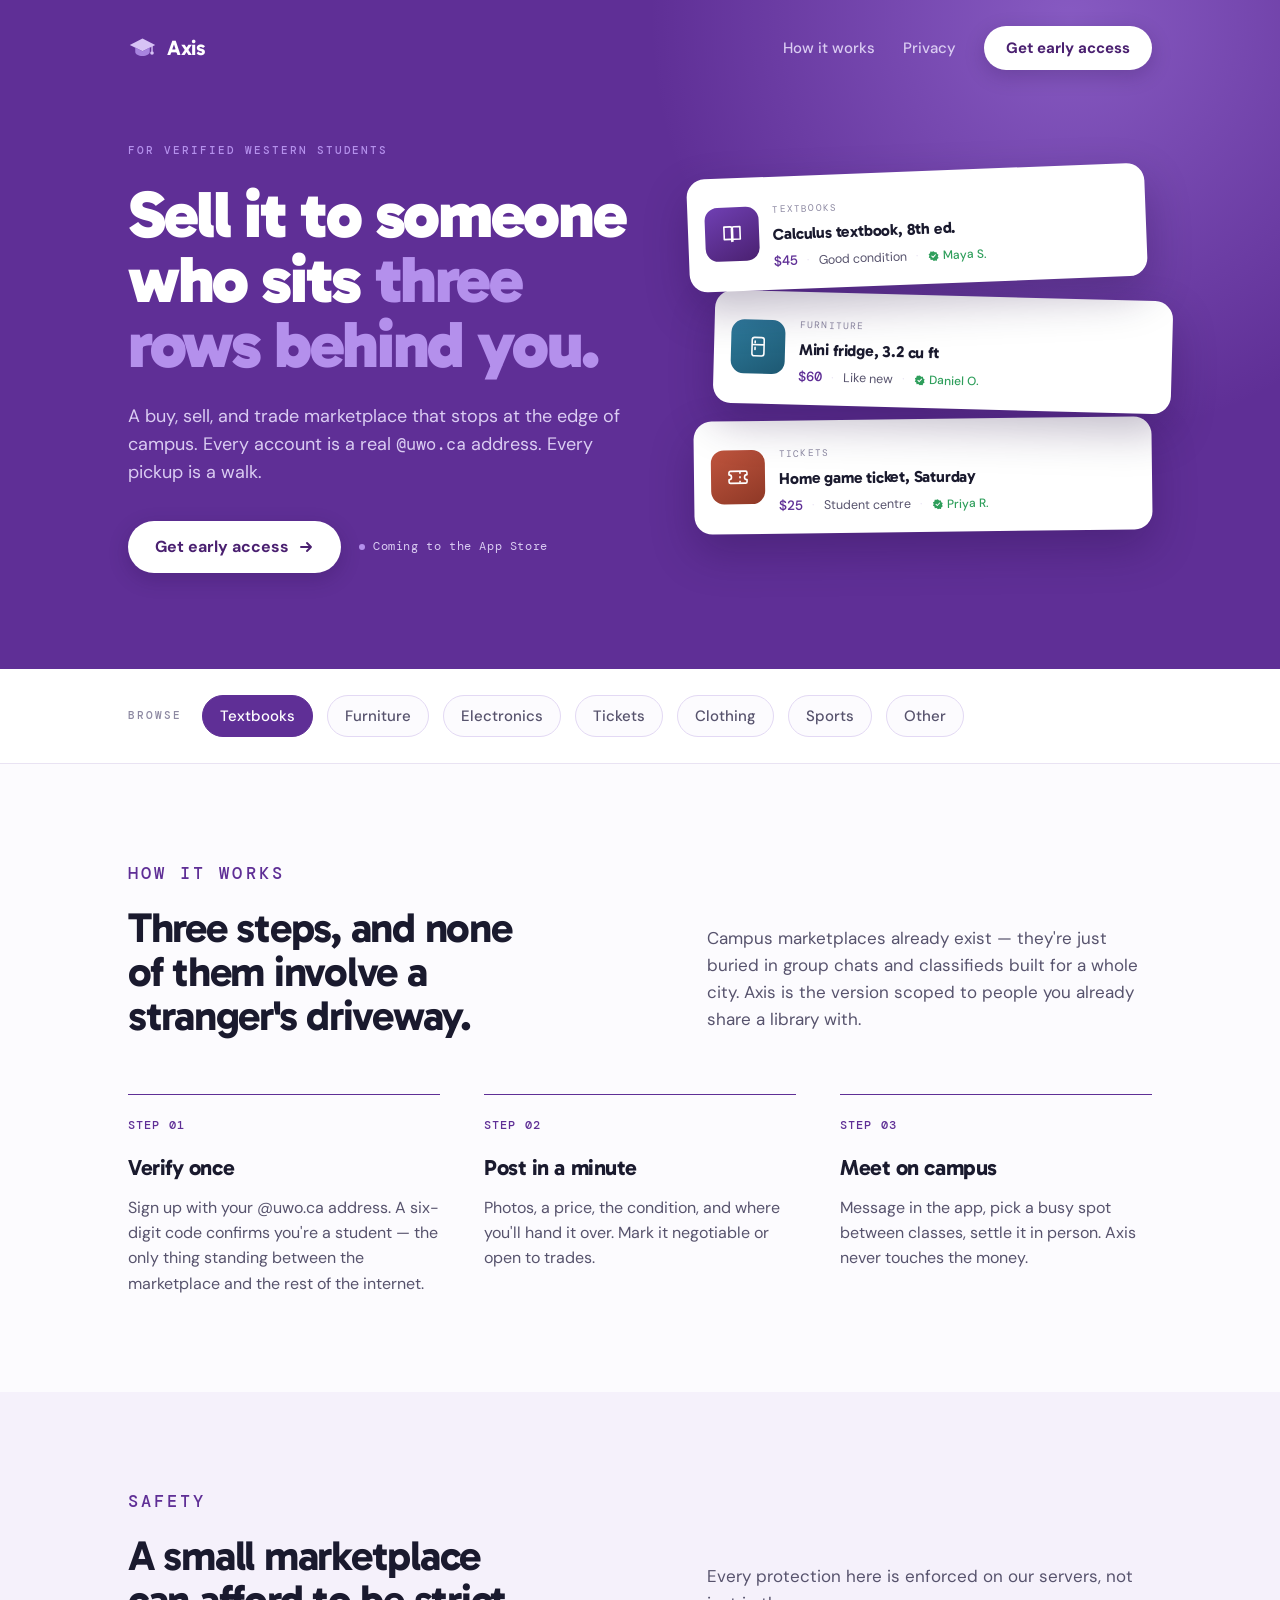
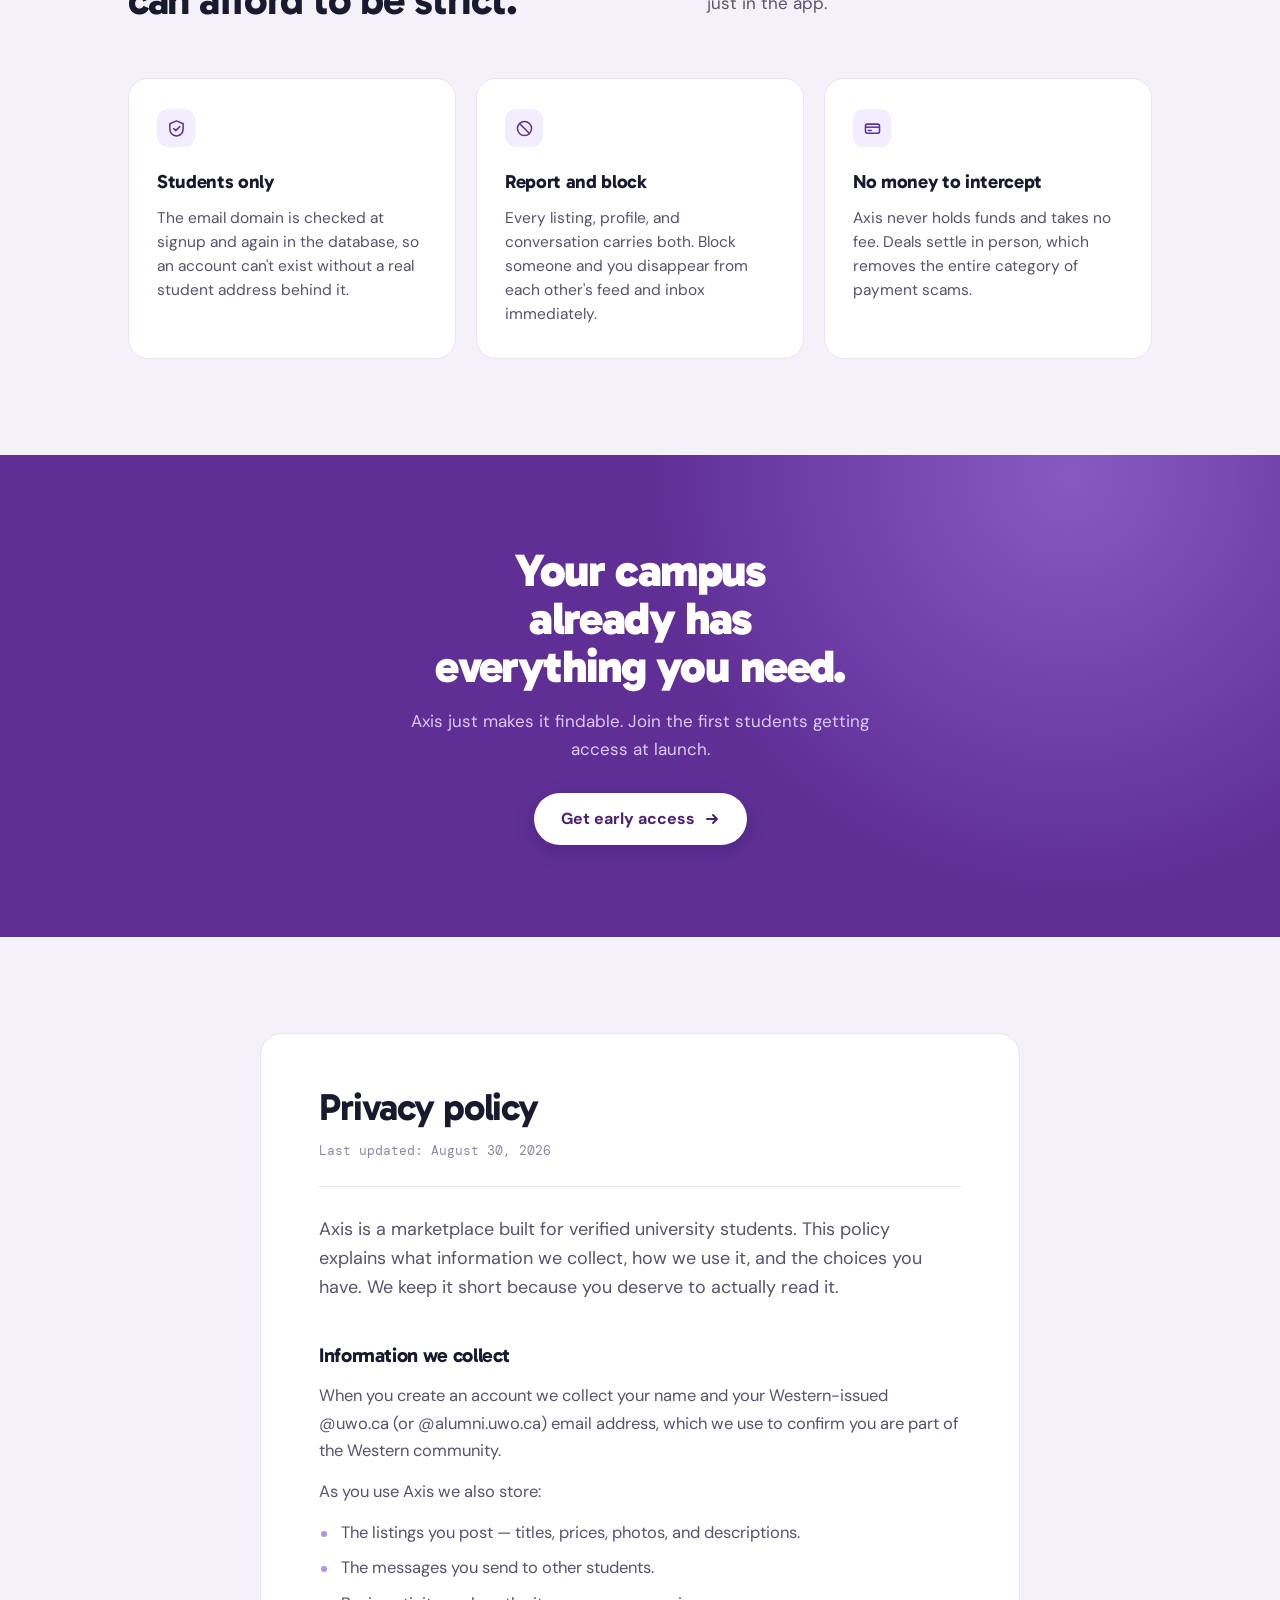
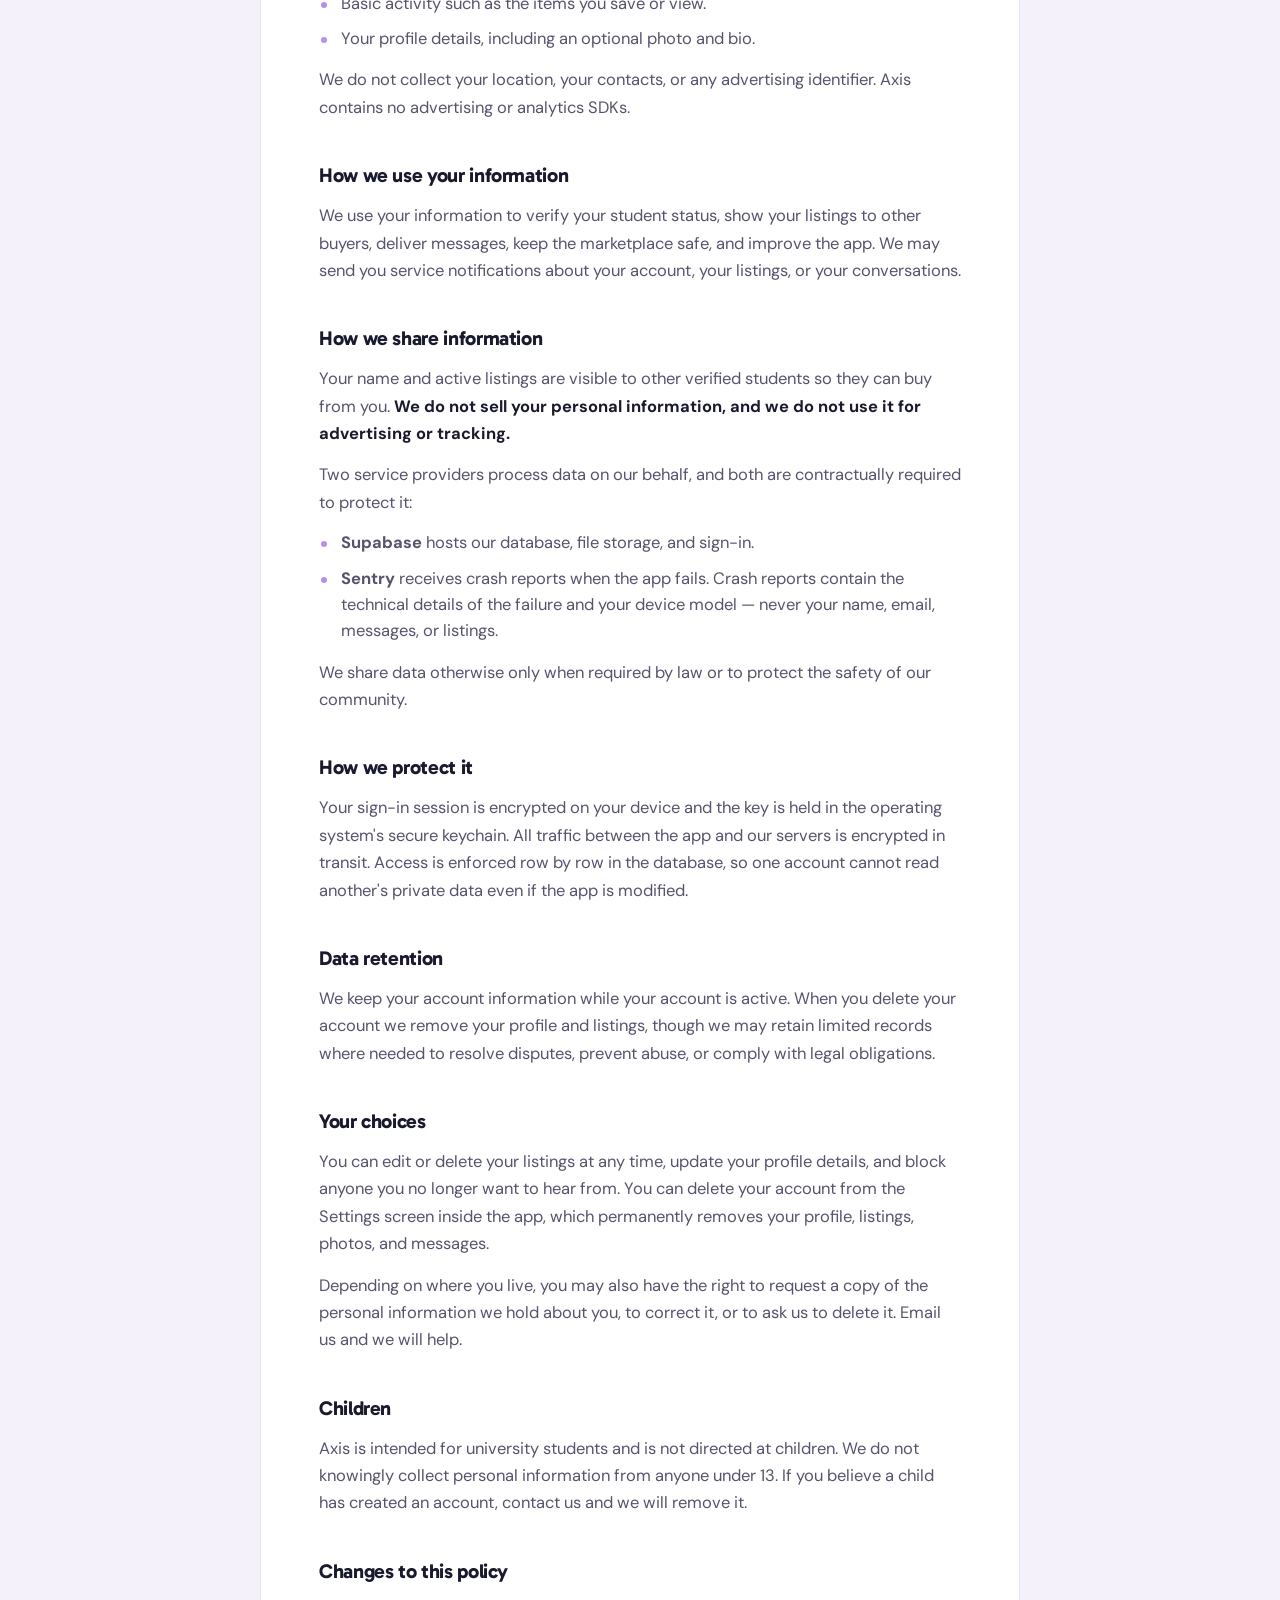
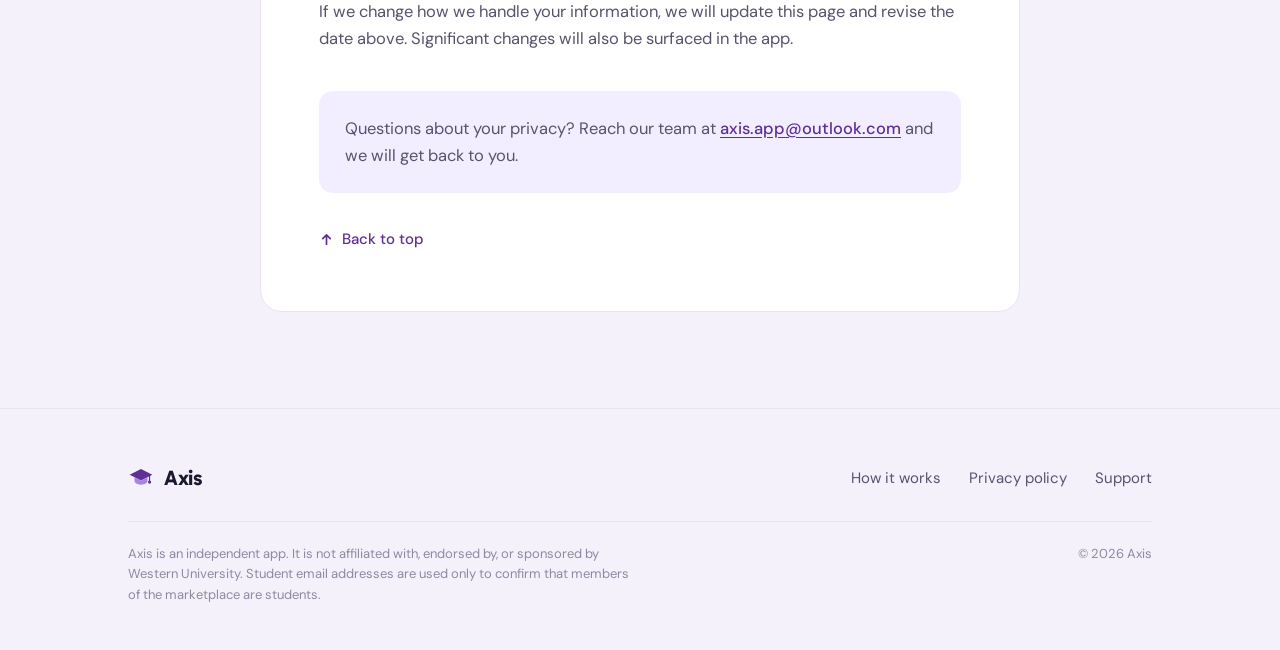
==== index.html @ 10e98baf "Axis marketing site" ====
<!doctype html>
<html lang="en">
<head>
<meta charset="utf-8">
<meta name="viewport" content="width=device-width, initial-scale=1">
<title>Axis — the campus marketplace for Western students</title>
<meta name="description" content="Axis is a buy, sell, and trade marketplace for verified Western University students. Real accounts, campus pickups, no payment middleman.">
<meta name="theme-color" content="#5F2F96">
<meta property="og:title" content="Axis — the campus marketplace for Western students">
<meta property="og:description" content="Buy, sell, and trade with verified students on your own campus.">
<meta property="og:type" content="website">
<link rel="icon" href="data:image/svg+xml,%3Csvg xmlns='http://www.w3.org/2000/svg' viewBox='0 0 64 64'%3E%3Cpath d='M32 10 60 24 32 38 4 24Z' fill='%235C2D91'/%3E%3Cpath d='M16 30v9c0 5.5 7.2 9.5 16 9.5s16-4 16-9.5v-9l-16 8Z' fill='%239B86C4'/%3E%3C/svg%3E">
<link rel="preconnect" href="https://fonts.googleapis.com">
<link rel="preconnect" href="https://fonts.gstatic.com" crossorigin>
<link rel="stylesheet" href="https://fonts.googleapis.com/css2?family=DM+Mono:wght@400;500&family=DM+Sans:opsz,wght@9..40,400;9..40,500;9..40,700&family=Gabarito:wght@600;700;900&display=swap">
<link rel="stylesheet" href="styles.css">
<style>
/* ── hero ─────────────────────────────────────────────────── */
.hero {
  display: grid;
  grid-template-columns: minmax(0, 1.05fr) minmax(0, 0.95fr);
  gap: 60px;
  align-items: center;
  padding: 72px 0 96px;
}
@media (max-width: 940px) {
  .hero { grid-template-columns: 1fr; gap: 52px; padding: 52px 0 76px; }
}

.hero .eyebrow { color: var(--brand-lift); margin-bottom: 22px; }
.hero h1 {
  font-family: var(--display);
  font-weight: 900;
  font-size: clamp(40px, 5.8vw, 66px);
  line-height: 0.99;
  letter-spacing: -0.036em;
  margin: 0;
  color: #FFFFFF;
}
.hero h1 em { font-style: normal; color: var(--brand-lift); }
.hero .lede {
  max-width: 44ch;
  margin: 24px 0 0;
  font-size: 18px;
  line-height: 1.58;
  color: var(--on-brand-soft);
}
.hero .mono-inline { font-family: var(--mono); font-size: 0.93em; }

.cta-row {
  display: flex;
  flex-wrap: wrap;
  align-items: center;
  gap: 14px 18px;
  margin-top: 34px;
}
.soon {
  font-family: var(--mono);
  font-size: 12px;
  letter-spacing: 0.05em;
  color: var(--on-brand-soft);
  display: inline-flex;
  align-items: center;
  gap: 8px;
}
.soon .dot { width: 6px; height: 6px; border-radius: 50%; background: var(--brand-lift); flex: none; }

/* ── listing stack ────────────────────────────────────────── */
.stack { position: relative; min-height: 372px; }
.lcard {
  background: var(--card);
  border-radius: 18px;
  padding: 17px;
  box-shadow: 0 18px 44px rgba(28, 6, 58, 0.28);
  display: grid;
  grid-template-columns: 54px 1fr;
  gap: 14px;
  align-items: center;
  color: var(--ink);
}
.stack .lcard { position: absolute; left: 0; right: 0; }
.stack .l1 { top: 0;    transform: rotate(-2.2deg) translateX(-6px); z-index: 3; }
.stack .l2 { top: 124px; transform: rotate(1.5deg)  translateX(20px); z-index: 2; }
.stack .l3 { top: 248px; transform: rotate(-0.7deg); z-index: 1; }
@media (max-width: 940px) {
  .stack { min-height: 0; display: grid; gap: 13px; }
  .stack .lcard { position: static; transform: none; box-shadow: 0 12px 32px rgba(28, 6, 58, 0.24); }
}

.thumb {
  width: 54px; height: 54px;
  border-radius: 13px;
  display: grid;
  place-items: center;
  color: #FFFFFF;
}
.t-book   { background: linear-gradient(150deg, #7040B4, #4A2070); }
.t-fridge { background: linear-gradient(150deg, #2F7D9E, #1D5872); }
.t-ticket { background: linear-gradient(150deg, #C0553E, #8E3826); }

.lcard .cat {
  font-family: var(--mono);
  font-size: 9.5px;
  letter-spacing: 0.13em;
  text-transform: uppercase;
  color: var(--ink-mute);
}
.lcard h3 {
  font-family: var(--display);
  font-weight: 700;
  font-size: 16px;
  letter-spacing: -0.012em;
  line-height: 1.2;
  margin: 4px 0 7px;
}
.lcard .meta {
  display: flex;
  align-items: center;
  flex-wrap: wrap;
  gap: 3px 9px;
  font-size: 12.5px;
  color: var(--ink-soft);
}
.lcard .price {
  font-family: var(--mono);
  font-weight: 500;
  font-size: 13.5px;
  color: var(--brand);
  font-variant-numeric: tabular-nums;
}
.lcard .sep { color: var(--line); }
.tick {
  display: inline-flex;
  align-items: center;
  gap: 4px;
  color: var(--verified);
  font-weight: 500;
  font-size: 12px;
}

/* ── category band ────────────────────────────────────────── */
.band {
  border-bottom: 1px solid var(--line);
  background: var(--card);
}
.band .inner {
  display: flex;
  align-items: center;
  flex-wrap: wrap;
  gap: 12px 14px;
  padding: 26px 0;
}
.band .eyebrow { color: var(--ink-mute); margin-right: 6px; }
.pill {
  font-family: var(--sans);
  font-weight: 500;
  font-size: 15px;
  padding: 8px 17px;
  border-radius: 30px;
  border: 1px solid var(--brand-line);
  color: var(--ink-soft);
  background: var(--paper);
  white-space: nowrap;
}
.pill.on { background: var(--brand); border-color: var(--brand); color: #FFFFFF; }

/* ── steps ────────────────────────────────────────────────── */
.steps {
  display: grid;
  grid-template-columns: repeat(3, 1fr);
  gap: 44px;
}
@media (max-width: 820px) { .steps { grid-template-columns: 1fr; gap: 34px; } }
.step { border-top: 1.5px solid var(--brand); padding-top: 22px; }
.step .n {
  font-family: var(--mono);
  font-size: 11.5px;
  font-weight: 500;
  letter-spacing: 0.1em;
  color: var(--brand);
  display: block;
  margin-bottom: 14px;
}
.step h3 {
  font-family: var(--display);
  font-weight: 700;
  font-size: 22px;
  letter-spacing: -0.02em;
  margin: 0 0 10px;
}
.step p { margin: 0; color: var(--ink-soft); font-size: 16px; line-height: 1.58; }

/* ── trust ────────────────────────────────────────────────── */
.trust { background: var(--paper-alt); }
.tgrid {
  display: grid;
  grid-template-columns: repeat(3, 1fr);
  gap: 20px;
}
@media (max-width: 820px) { .tgrid { grid-template-columns: 1fr; gap: 16px; } }
.tcard {
  background: var(--card);
  border: 1px solid var(--line);
  border-radius: 20px;
  padding: 30px 28px 32px;
}
.tcard .ico {
  width: 38px; height: 38px;
  border-radius: 11px;
  background: var(--brand-tint);
  color: var(--brand);
  display: grid;
  place-items: center;
  margin-bottom: 20px;
}
.tcard h3 {
  font-family: var(--display);
  font-weight: 700;
  font-size: 19px;
  letter-spacing: -0.018em;
  margin: 0 0 8px;
}
.tcard p { margin: 0; font-size: 15.5px; line-height: 1.55; color: var(--ink-soft); }

/* ── closing ──────────────────────────────────────────────── */
.closing { text-align: center; padding: 92px 0; }
.closing h2 {
  font-family: var(--display);
  font-weight: 900;
  font-size: clamp(30px, 4.4vw, 46px);
  line-height: 1.04;
  letter-spacing: -0.034em;
  margin: 0 auto;
  max-width: 17ch;
  color: #FFFFFF;
}
.closing p {
  margin: 18px auto 0;
  max-width: 42ch;
  font-size: 17px;
  color: var(--on-brand-soft);
}
.closing .btn { margin-top: 30px; }
@media (max-width: 760px) { .closing { padding: 68px 0; } }

/* ── privacy policy ───────────────────────────────────────── */
.policy {
  background: var(--paper-alt);
  scroll-margin-top: 0;
}
.policy .doc {
  background: var(--card);
  border: 1px solid var(--line);
  border-radius: 22px;
  padding: 54px 58px 56px;
  max-width: 760px;
  margin: 0 auto;
}
@media (max-width: 760px) { .policy .doc { padding: 34px 24px 40px; border-radius: 16px; } }

.doc h2 {
  font-family: var(--display);
  font-weight: 700;
  font-size: clamp(28px, 3.6vw, 38px);
  line-height: 1.04;
  letter-spacing: -0.03em;
  margin: 0;
}
.doc .stamp {
  font-family: var(--mono);
  font-size: 12.5px;
  color: var(--ink-mute);
  margin: 14px 0 0;
  padding-bottom: 24px;
  border-bottom: 1px solid var(--line);
}
.doc .intro {
  font-size: 18px;
  line-height: 1.6;
  color: var(--ink-soft);
  margin: 28px 0 0;
}
.doc h3 {
  font-family: var(--display);
  font-weight: 700;
  font-size: 20px;
  letter-spacing: -0.018em;
  margin: 38px 0 11px;
}
.doc p {
  margin: 0 0 14px;
  font-size: 16.5px;
  line-height: 1.66;
  color: var(--ink-soft);
}
.doc p strong { color: var(--ink); font-weight: 700; }
.doc ul { margin: 0 0 14px; padding-left: 0; list-style: none; }
.doc ul li {
  position: relative;
  padding-left: 22px;
  margin-bottom: 9px;
  font-size: 16.5px;
  line-height: 1.6;
  color: var(--ink-soft);
}
.doc ul li::before {
  content: "";
  position: absolute;
  left: 2px; top: 11px;
  width: 6px; height: 6px;
  border-radius: 50%;
  background: var(--brand-lift);
}
.doc a { color: var(--brand); font-weight: 500; text-underline-offset: 3px; }

.doc .contact {
  margin-top: 38px;
  padding: 24px 26px;
  background: var(--brand-tint);
  border-radius: 14px;
}
.doc .contact p { margin: 0; }

.to-top {
  display: inline-flex;
  align-items: center;
  gap: 8px;
  margin-top: 34px;
  font-size: 15px;
  font-weight: 500;
  color: var(--ink-mute);
  text-decoration: none;
}
.to-top:hover { color: var(--brand); }
</style>
<noscript><style>.rise { opacity: 1; transform: none; }</style></noscript>
</head>
<body>

<!-- ══════════════ HERO ══════════════ -->
<header class="purple" id="top">
  <div class="shell">
    <nav>
      <a class="wordmark" href="#top" style="color:#fff">
        <svg width="29" height="29" viewBox="0 0 64 64" aria-hidden="true">
          <path d="M32 10 60 24 32 38 4 24Z" fill="#D7C2F5"/>
          <path d="M16 30v9c0 5.5 7.2 9.5 16 9.5s16-4 16-9.5v-9l-16 8Z" fill="#A784DF"/>
          <path d="M53 26v12" stroke="#D7C2F5" stroke-width="3" stroke-linecap="round"/>
          <circle cx="53" cy="42" r="4" fill="#D7C2F5"/>
        </svg>
        Axis
      </a>
      <div class="nav-right">
        <a class="quiet" href="#how">How it works</a>
        <a class="quiet" href="#privacy">Privacy</a>
        <a class="btn" href="mailto:axis.app@outlook.com?subject=Axis%20early%20access">Get early access</a>
      </div>
    </nav>

    <div class="hero">
      <div>
        <p class="eyebrow rise">For verified Western students</p>
        <h1 class="rise">Sell it to someone who sits <em>three rows behind you.</em></h1>
        <p class="lede rise">
          A buy, sell, and trade marketplace that stops at the edge of campus. Every account
          is a real <span class="mono-inline">@uwo.ca</span> address. Every pickup is a walk.
        </p>
        <div class="cta-row rise">
          <a class="btn" href="mailto:axis.app@outlook.com?subject=Axis%20early%20access">
            Get early access
            <svg width="16" height="16" viewBox="0 0 16 16" fill="none" aria-hidden="true">
              <path d="M3 8h10M9 4l4 4-4 4" stroke="currentColor" stroke-width="1.9" stroke-linecap="round" stroke-linejoin="round"/>
            </svg>
          </a>
          <span class="soon"><span class="dot"></span>Coming to the App Store</span>
        </div>
      </div>

      <!-- Three real listings, drawn the way the app draws them. -->
      <div class="stack rise" aria-label="Example listings on Axis">
        <article class="lcard l1">
          <div class="thumb t-book">
            <svg width="24" height="24" viewBox="0 0 24 24" fill="none" aria-hidden="true"><path d="M4 4.5h6a2.5 2.5 0 0 1 2.5 2.5v12A2 2 0 0 0 10.5 17H4V4.5Z" stroke="currentColor" stroke-width="1.6" stroke-linejoin="round"/><path d="M20 4.5h-6A2.5 2.5 0 0 0 11.5 7v12A2 2 0 0 1 13.5 17H20V4.5Z" stroke="currentColor" stroke-width="1.6" stroke-linejoin="round"/></svg>
          </div>
          <div>
            <span class="cat">Textbooks</span>
            <h3>Calculus textbook, 8th ed.</h3>
            <div class="meta">
              <span class="price">$45</span><span class="sep">·</span><span>Good condition</span><span class="sep">·</span>
              <span class="tick"><svg width="11" height="11" viewBox="0 0 16 16" fill="currentColor" aria-hidden="true"><path d="M8 0.8 9.9 2.6l2.6-.2.5 2.5 2.2 1.4-1.2 2.3 1.2 2.3-2.2 1.4-.5 2.5-2.6-.2L8 15.2l-1.9-1.8-2.6.2-.5-2.5L.8 9.7 2 7.4.8 5.1l2.2-1.4.5-2.5 2.6.2L8 .8Z"/><path d="m5.4 7.9 1.8 1.8 3.4-3.6" stroke="#fff" stroke-width="1.5" fill="none" stroke-linecap="round" stroke-linejoin="round"/></svg>Maya S.</span>
            </div>
          </div>
        </article>

        <article class="lcard l2">
          <div class="thumb t-fridge">
            <svg width="24" height="24" viewBox="0 0 24 24" fill="none" aria-hidden="true"><rect x="6" y="2.8" width="12" height="18.4" rx="2.4" stroke="currentColor" stroke-width="1.6"/><path d="M6 10h12" stroke="currentColor" stroke-width="1.6"/><path d="M9 6.4v1.8M9 12.6v2.2" stroke="currentColor" stroke-width="1.6" stroke-linecap="round"/></svg>
          </div>
          <div>
            <span class="cat">Furniture</span>
            <h3>Mini fridge, 3.2 cu ft</h3>
            <div class="meta">
              <span class="price">$60</span><span class="sep">·</span><span>Like new</span><span class="sep">·</span>
              <span class="tick"><svg width="11" height="11" viewBox="0 0 16 16" fill="currentColor" aria-hidden="true"><path d="M8 0.8 9.9 2.6l2.6-.2.5 2.5 2.2 1.4-1.2 2.3 1.2 2.3-2.2 1.4-.5 2.5-2.6-.2L8 15.2l-1.9-1.8-2.6.2-.5-2.5L.8 9.7 2 7.4.8 5.1l2.2-1.4.5-2.5 2.6.2L8 .8Z"/><path d="m5.4 7.9 1.8 1.8 3.4-3.6" stroke="#fff" stroke-width="1.5" fill="none" stroke-linecap="round" stroke-linejoin="round"/></svg>Daniel O.</span>
            </div>
          </div>
        </article>

        <article class="lcard l3">
          <div class="thumb t-ticket">
            <svg width="24" height="24" viewBox="0 0 24 24" fill="none" aria-hidden="true"><path d="M3 7.5A1.5 1.5 0 0 1 4.5 6h15A1.5 1.5 0 0 1 21 7.5v2a2.5 2.5 0 0 0 0 5v2a1.5 1.5 0 0 1-1.5 1.5h-15A1.5 1.5 0 0 1 3 16.5v-2a2.5 2.5 0 0 0 0-5v-2Z" stroke="currentColor" stroke-width="1.6" stroke-linejoin="round"/><path d="M14 6.6v10.8" stroke="currentColor" stroke-width="1.6" stroke-dasharray="2 2.4"/></svg>
          </div>
          <div>
            <span class="cat">Tickets</span>
            <h3>Home game ticket, Saturday</h3>
            <div class="meta">
              <span class="price">$25</span><span class="sep">·</span><span>Student centre</span><span class="sep">·</span>
              <span class="tick"><svg width="11" height="11" viewBox="0 0 16 16" fill="currentColor" aria-hidden="true"><path d="M8 0.8 9.9 2.6l2.6-.2.5 2.5 2.2 1.4-1.2 2.3 1.2 2.3-2.2 1.4-.5 2.5-2.6-.2L8 15.2l-1.9-1.8-2.6.2-.5-2.5L.8 9.7 2 7.4.8 5.1l2.2-1.4.5-2.5 2.6.2L8 .8Z"/><path d="m5.4 7.9 1.8 1.8 3.4-3.6" stroke="#fff" stroke-width="1.5" fill="none" stroke-linecap="round" stroke-linejoin="round"/></svg>Priya R.</span>
            </div>
          </div>
        </article>
      </div>
    </div>
  </div>
</header>

<!-- ══════════════ CATEGORY BAND ══════════════ -->
<div class="band">
  <div class="shell">
    <div class="inner">
      <span class="eyebrow">Browse</span>
      <span class="pill on">Textbooks</span>
      <span class="pill">Furniture</span>
      <span class="pill">Electronics</span>
      <span class="pill">Tickets</span>
      <span class="pill">Clothing</span>
      <span class="pill">Sports</span>
      <span class="pill">Other</span>
    </div>
  </div>
</div>

<!-- ══════════════ HOW IT WORKS ══════════════ -->
<section id="how">
  <div class="shell">
    <div class="sec-head rise">
      <div>
        <p class="eyebrow">How it works</p>
        <h2>Three steps, and none of them involve a stranger's driveway.</h2>
      </div>
      <p>
        Campus marketplaces already exist — they're just buried in group chats and
        classifieds built for a whole city. Axis is the version scoped to people you
        already share a library with.
      </p>
    </div>

    <div class="steps rise">
      <article class="step">
        <span class="n">STEP 01</span>
        <h3>Verify once</h3>
        <p>Sign up with your @uwo.ca address. A six-digit code confirms you're a student — the only thing standing between the marketplace and the rest of the internet.</p>
      </article>
      <article class="step">
        <span class="n">STEP 02</span>
        <h3>Post in a minute</h3>
        <p>Photos, a price, the condition, and where you'll hand it over. Mark it negotiable or open to trades.</p>
      </article>
      <article class="step">
        <span class="n">STEP 03</span>
        <h3>Meet on campus</h3>
        <p>Message in the app, pick a busy spot between classes, settle it in person. Axis never touches the money.</p>
      </article>
    </div>
  </div>
</section>

<!-- ══════════════ TRUST ══════════════ -->
<section class="trust">
  <div class="shell">
    <div class="sec-head rise">
      <div>
        <p class="eyebrow">Safety</p>
        <h2>A small marketplace can afford to be strict.</h2>
      </div>
      <p>Every protection here is enforced on our servers, not just in the app.</p>
    </div>

    <div class="tgrid rise">
      <article class="tcard">
        <div class="ico">
          <svg width="19" height="19" viewBox="0 0 20 20" fill="none" aria-hidden="true"><path d="M10 2 17 5v5.2c0 4.2-3 7.1-7 7.8-4-.7-7-3.6-7-7.8V5l7-3Z" stroke="currentColor" stroke-width="1.6" stroke-linejoin="round"/><path d="m7 10 2.2 2.2L13.4 8" stroke="currentColor" stroke-width="1.6" stroke-linecap="round" stroke-linejoin="round"/></svg>
        </div>
        <h3>Students only</h3>
        <p>The email domain is checked at signup and again in the database, so an account can't exist without a real student address behind it.</p>
      </article>
      <article class="tcard">
        <div class="ico">
          <svg width="19" height="19" viewBox="0 0 20 20" fill="none" aria-hidden="true"><circle cx="10" cy="10" r="7.4" stroke="currentColor" stroke-width="1.6"/><path d="M4.8 4.8l10.4 10.4" stroke="currentColor" stroke-width="1.6" stroke-linecap="round"/></svg>
        </div>
        <h3>Report and block</h3>
        <p>Every listing, profile, and conversation carries both. Block someone and you disappear from each other's feed and inbox immediately.</p>
      </article>
      <article class="tcard">
        <div class="ico">
          <svg width="19" height="19" viewBox="0 0 20 20" fill="none" aria-hidden="true"><rect x="2.6" y="5.4" width="14.8" height="9.6" rx="2" stroke="currentColor" stroke-width="1.6"/><path d="M2.6 8.6h14.8" stroke="currentColor" stroke-width="1.6"/><path d="M5.6 12.2h3" stroke="currentColor" stroke-width="1.6" stroke-linecap="round"/></svg>
        </div>
        <h3>No money to intercept</h3>
        <p>Axis never holds funds and takes no fee. Deals settle in person, which removes the entire category of payment scams.</p>
      </article>
    </div>
  </div>
</section>

<!-- ══════════════ CLOSING ══════════════ -->
<section class="purple closing">
  <div class="shell">
    <h2>Your campus already has everything you need.</h2>
    <p>Axis just makes it findable. Join the first students getting access at launch.</p>
    <a class="btn" href="mailto:axis.app@outlook.com?subject=Axis%20early%20access">
      Get early access
      <svg width="16" height="16" viewBox="0 0 16 16" fill="none" aria-hidden="true">
        <path d="M3 8h10M9 4l4 4-4 4" stroke="currentColor" stroke-width="1.9" stroke-linecap="round" stroke-linejoin="round"/>
      </svg>
    </a>
  </div>
</section>

<!-- ══════════════ PRIVACY POLICY ══════════════
     Lives on the page rather than behind a modal on purpose: the URL Apple
     is given (…/#privacy) has to render the policy on load, not after a
     click. Kept last so it reads as an appendix, not part of the pitch. -->
<section class="policy" id="privacy">
  <div class="shell">
    <div class="doc rise">
      <h2>Privacy policy</h2>
      <p class="stamp">Last updated: August 30, 2026</p>

      <p class="intro">
        Axis is a marketplace built for verified university students. This policy explains
        what information we collect, how we use it, and the choices you have. We keep it
        short because you deserve to actually read it.
      </p>

      <h3>Information we collect</h3>
      <p>
        When you create an account we collect your name and your Western-issued @uwo.ca (or
        @alumni.uwo.ca) email address, which we use to confirm you are part of the Western
        community.
      </p>
      <p>As you use Axis we also store:</p>
      <ul>
        <li>The listings you post — titles, prices, photos, and descriptions.</li>
        <li>The messages you send to other students.</li>
        <li>Basic activity such as the items you save or view.</li>
        <li>Your profile details, including an optional photo and bio.</li>
      </ul>
      <p>
        We do not collect your location, your contacts, or any advertising identifier. Axis
        contains no advertising or analytics SDKs.
      </p>

      <h3>How we use your information</h3>
      <p>
        We use your information to verify your student status, show your listings to other
        buyers, deliver messages, keep the marketplace safe, and improve the app. We may
        send you service notifications about your account, your listings, or your
        conversations.
      </p>

      <h3>How we share information</h3>
      <p>
        Your name and active listings are visible to other verified students so they can buy
        from you. <strong>We do not sell your personal information, and we do not use it for
        advertising or tracking.</strong>
      </p>
      <p>Two service providers process data on our behalf, and both are contractually required to protect it:</p>
      <ul>
        <li><strong>Supabase</strong> hosts our database, file storage, and sign-in.</li>
        <li><strong>Sentry</strong> receives crash reports when the app fails. Crash reports contain the technical details of the failure and your device model — never your name, email, messages, or listings.</li>
      </ul>
      <p>
        We share data otherwise only when required by law or to protect the safety of our
        community.
      </p>

      <h3>How we protect it</h3>
      <p>
        Your sign-in session is encrypted on your device and the key is held in the operating
        system's secure keychain. All traffic between the app and our servers is encrypted in
        transit. Access is enforced row by row in the database, so one account cannot read
        another's private data even if the app is modified.
      </p>

      <h3>Data retention</h3>
      <p>
        We keep your account information while your account is active. When you delete your
        account we remove your profile and listings, though we may retain limited records
        where needed to resolve disputes, prevent abuse, or comply with legal obligations.
      </p>

      <h3>Your choices</h3>
      <p>
        You can edit or delete your listings at any time, update your profile details, and
        block anyone you no longer want to hear from. You can delete your account from the
        Settings screen inside the app, which permanently removes your profile, listings,
        photos, and messages.
      </p>
      <p>
        Depending on where you live, you may also have the right to request a copy of the
        personal information we hold about you, to correct it, or to ask us to delete it.
        Email us and we will help.
      </p>

      <h3>Children</h3>
      <p>
        Axis is intended for university students and is not directed at children. We do not
        knowingly collect personal information from anyone under 13. If you believe a child
        has created an account, contact us and we will remove it.
      </p>

      <h3>Changes to this policy</h3>
      <p>
        If we change how we handle your information, we will update this page and revise the
        date above. Significant changes will also be surfaced in the app.
      </p>

      <div class="contact">
        <p>
          Questions about your privacy? Reach our team at
          <a href="mailto:axis.app@outlook.com">axis.app@outlook.com</a> and we will get back to you.
        </p>
      </div>

      <a class="to-top" href="#top">
        <svg width="15" height="15" viewBox="0 0 16 16" fill="none" aria-hidden="true">
          <path d="M8 13V3M4 7l4-4 4 4" stroke="currentColor" stroke-width="1.8" stroke-linecap="round" stroke-linejoin="round"/>
        </svg>
        Back to top
      </a>
    </div>
  </div>
</section>

<!-- ══════════════ FOOTER ══════════════ -->
<footer>
  <div class="shell">
    <div class="foot-top">
      <a class="wordmark" href="#top">
        <svg width="26" height="26" viewBox="0 0 64 64" aria-hidden="true">
          <path d="M32 10 60 24 32 38 4 24Z" fill="#5F2F96"/>
          <path d="M16 30v9c0 5.5 7.2 9.5 16 9.5s16-4 16-9.5v-9l-16 8Z" fill="#A784DF"/>
          <path d="M53 26v12" stroke="#5F2F96" stroke-width="3" stroke-linecap="round"/>
          <circle cx="53" cy="42" r="4" fill="#5F2F96"/>
        </svg>
        Axis
      </a>
      <div class="foot-links">
        <a href="#how">How it works</a>
        <a href="#privacy">Privacy policy</a>
        <a href="mailto:axis.app@outlook.com">Support</a>
      </div>
    </div>
    <div class="foot-bottom">
      <p>
        Axis is an independent app. It is not affiliated with, endorsed by, or sponsored by
        Western University. Student email addresses are used only to confirm that members of
        the marketplace are students.
      </p>
      <p>© 2026 Axis</p>
    </div>
  </div>
</footer>

<script>
  // Entrance reveals. Content is visible without JS (see the noscript rule).
  (function () {
    var reduce = window.matchMedia('(prefers-reduced-motion: reduce)').matches;
    var items = document.querySelectorAll('.rise');
    if (reduce || !('IntersectionObserver' in window)) {
      items.forEach(function (el) { el.classList.add('in'); });
      return;
    }
    var io = new IntersectionObserver(function (entries) {
      entries.forEach(function (entry) {
        if (!entry.isIntersecting) return;
        var el = entry.target;
        var sibs = Array.prototype.slice.call(el.parentNode.querySelectorAll(':scope > .rise'));
        el.style.transitionDelay = Math.min(sibs.indexOf(el), 4) * 85 + 'ms';
        el.classList.add('in');
        io.unobserve(el);
      });
    }, { rootMargin: '0px 0px -8% 0px', threshold: 0.08 });
    items.forEach(function (el) { io.observe(el); });
  })();
</script>

</body>
</html>
---- styles.css ----
/* ═══════════════════════════════════════════════════════════
   Axis — site styles (index.html; privacy.html is a redirect stub)
   Palette and type mirror the app (src/constants/theme.ts):
   brand #5C2D91, ink #1A1A2E, DM Sans. Gabarito carries the
   display type; DM Mono carries prices and labels.
   ═══════════════════════════════════════════════════════════ */

:root {
  --brand:       #5F2F96;
  --brand-deep:  #4A2070;
  --brand-lift:  #B490EC;
  --brand-tint:  #F3EEFF;
  --brand-line:  #E3D9F4;

  --paper:       #FCFBFE;
  --paper-alt:   #F5F1FB;
  --card:        #FFFFFF;

  --ink:         #1A1A2E;
  --ink-soft:    #57536D;
  --ink-mute:    #8D89A2;
  --on-brand:    #FFFFFF;
  --on-brand-soft:#DACCF2;

  --verified:    #2E9E5B;
  --line:        #E9E3F3;

  --display: "Gabarito", "Trebuchet MS", sans-serif;
  --sans:    "DM Sans", -apple-system, BlinkMacSystemFont, "Segoe UI", sans-serif;
  --mono:    "DM Mono", ui-monospace, "SF Mono", Menlo, monospace;

  --shell: 1080px;
  --gap:   28px;
}

* { box-sizing: border-box; }

html { scroll-behavior: smooth; }
@media (prefers-reduced-motion: reduce) { html { scroll-behavior: auto; } }

body {
  margin: 0;
  background: var(--paper);
  color: var(--ink);
  font-family: var(--sans);
  font-size: 17px;
  line-height: 1.6;
  -webkit-font-smoothing: antialiased;
}

.shell {
  width: 100%;
  max-width: var(--shell);
  margin: 0 auto;
  padding: 0 var(--gap);
}

a { color: inherit; }

:focus-visible {
  outline: 2px solid var(--brand-lift);
  outline-offset: 3px;
  border-radius: 4px;
}

.eyebrow {
  font-family: var(--mono);
  font-size: 11px;
  font-weight: 500;
  letter-spacing: 0.18em;
  text-transform: uppercase;
  margin: 0;
}

.wordmark {
  display: inline-flex;
  align-items: center;
  gap: 10px;
  font-family: var(--display);
  font-weight: 700;
  font-size: 21px;
  letter-spacing: -0.02em;
  text-decoration: none;
}

.btn {
  display: inline-flex;
  align-items: center;
  gap: 9px;
  height: 52px;
  padding: 0 27px;
  border-radius: 26px;
  font-family: var(--sans);
  font-size: 16px;
  font-weight: 700;
  text-decoration: none;
  background: #FFFFFF;
  color: var(--brand-deep);
  border: none;
  white-space: nowrap;
  transition: transform 0.18s ease, box-shadow 0.18s ease;
  box-shadow: 0 6px 20px rgba(30, 8, 60, 0.22);
}
.btn:hover { transform: translateY(-2px); box-shadow: 0 12px 28px rgba(30, 8, 60, 0.28); }
.btn svg { flex: none; }

.btn-ink {
  background: var(--brand);
  color: #FFFFFF;
  box-shadow: 0 6px 20px rgba(95, 47, 150, 0.26);
}

/* ═══════════ purple band (hero + closing) ═══════════ */
.purple {
  position: relative;
  overflow: hidden;
  background: var(--brand);
  color: var(--on-brand);
}
.purple::before {
  content: "";
  position: absolute;
  width: 900px; height: 900px;
  top: -430px; right: -240px;
  border-radius: 50%;
  background: radial-gradient(circle, rgba(190,150,255,0.42) 0%, rgba(190,150,255,0) 66%);
  pointer-events: none;
}
.purple > * { position: relative; z-index: 1; }

nav {
  display: flex;
  align-items: center;
  justify-content: space-between;
  gap: 20px;
  padding: 26px 0 0;
}
nav .nav-right {
  display: flex;
  align-items: center;
  gap: 28px;
  font-size: 15px;
  font-weight: 500;
}
nav a { text-decoration: none; }
nav .nav-right .quiet { color: var(--on-brand-soft); transition: color 0.18s ease; }
nav .nav-right .quiet:hover { color: #FFFFFF; }
nav .btn { height: 44px; padding: 0 22px; font-size: 15px; }
@media (max-width: 640px) { nav .nav-right .quiet { display: none; } }

/* ═══════════ sections ═══════════ */
section { padding: 96px 0; }
@media (max-width: 760px) { section { padding: 68px 0; } }

h1, h2, h3 { text-wrap: balance; }

.sec-head {
  display: grid;
  grid-template-columns: minmax(0, 1fr) minmax(0, 0.85fr);
  gap: 24px 56px;
  align-items: end;
  margin-bottom: 56px;
}
@media (max-width: 820px) {
  .sec-head { grid-template-columns: 1fr; gap: 18px; margin-bottom: 40px; }
}
.sec-head .eyebrow { color: var(--brand); margin-bottom: 14px; }
.sec-head h2 {
  font-family: var(--display);
  font-weight: 700;
  font-size: clamp(30px, 3.8vw, 42px);
  line-height: 1.05;
  letter-spacing: -0.03em;
  margin: 0;
}
.sec-head p {
  margin: 0;
  font-size: 17px;
  line-height: 1.6;
  color: var(--ink-soft);
  padding-bottom: 5px;
}

/* ═══════════ footer ═══════════ */
footer {
  background: var(--paper-alt);
  border-top: 1px solid var(--line);
  padding: 52px 0 44px;
}
.foot-top {
  display: flex;
  flex-wrap: wrap;
  align-items: center;
  justify-content: space-between;
  gap: 20px 32px;
  padding-bottom: 26px;
  border-bottom: 1px solid var(--line);
}
.foot-top .wordmark { color: var(--ink); }
.foot-links {
  display: flex;
  flex-wrap: wrap;
  gap: 10px 28px;
  font-size: 15px;
}
.foot-links a { color: var(--ink-soft); text-decoration: none; }
.foot-links a:hover { color: var(--brand); }
.foot-bottom {
  display: flex;
  flex-wrap: wrap;
  justify-content: space-between;
  gap: 12px 40px;
  padding-top: 22px;
  font-size: 13px;
  line-height: 1.6;
  color: var(--ink-mute);
}
.foot-bottom p { margin: 0; max-width: 56ch; }

/* ═══════════ motion ═══════════ */
.rise {
  opacity: 0;
  transform: translateY(16px);
  transition: opacity 0.65s cubic-bezier(0.2, 0.7, 0.3, 1),
              transform 0.65s cubic-bezier(0.2, 0.7, 0.3, 1);
}
.rise.in { opacity: 1; transform: none; }
@media (prefers-reduced-motion: reduce) {
  .rise { opacity: 1; transform: none; transition: none; }
  .btn { transition: none; }
}
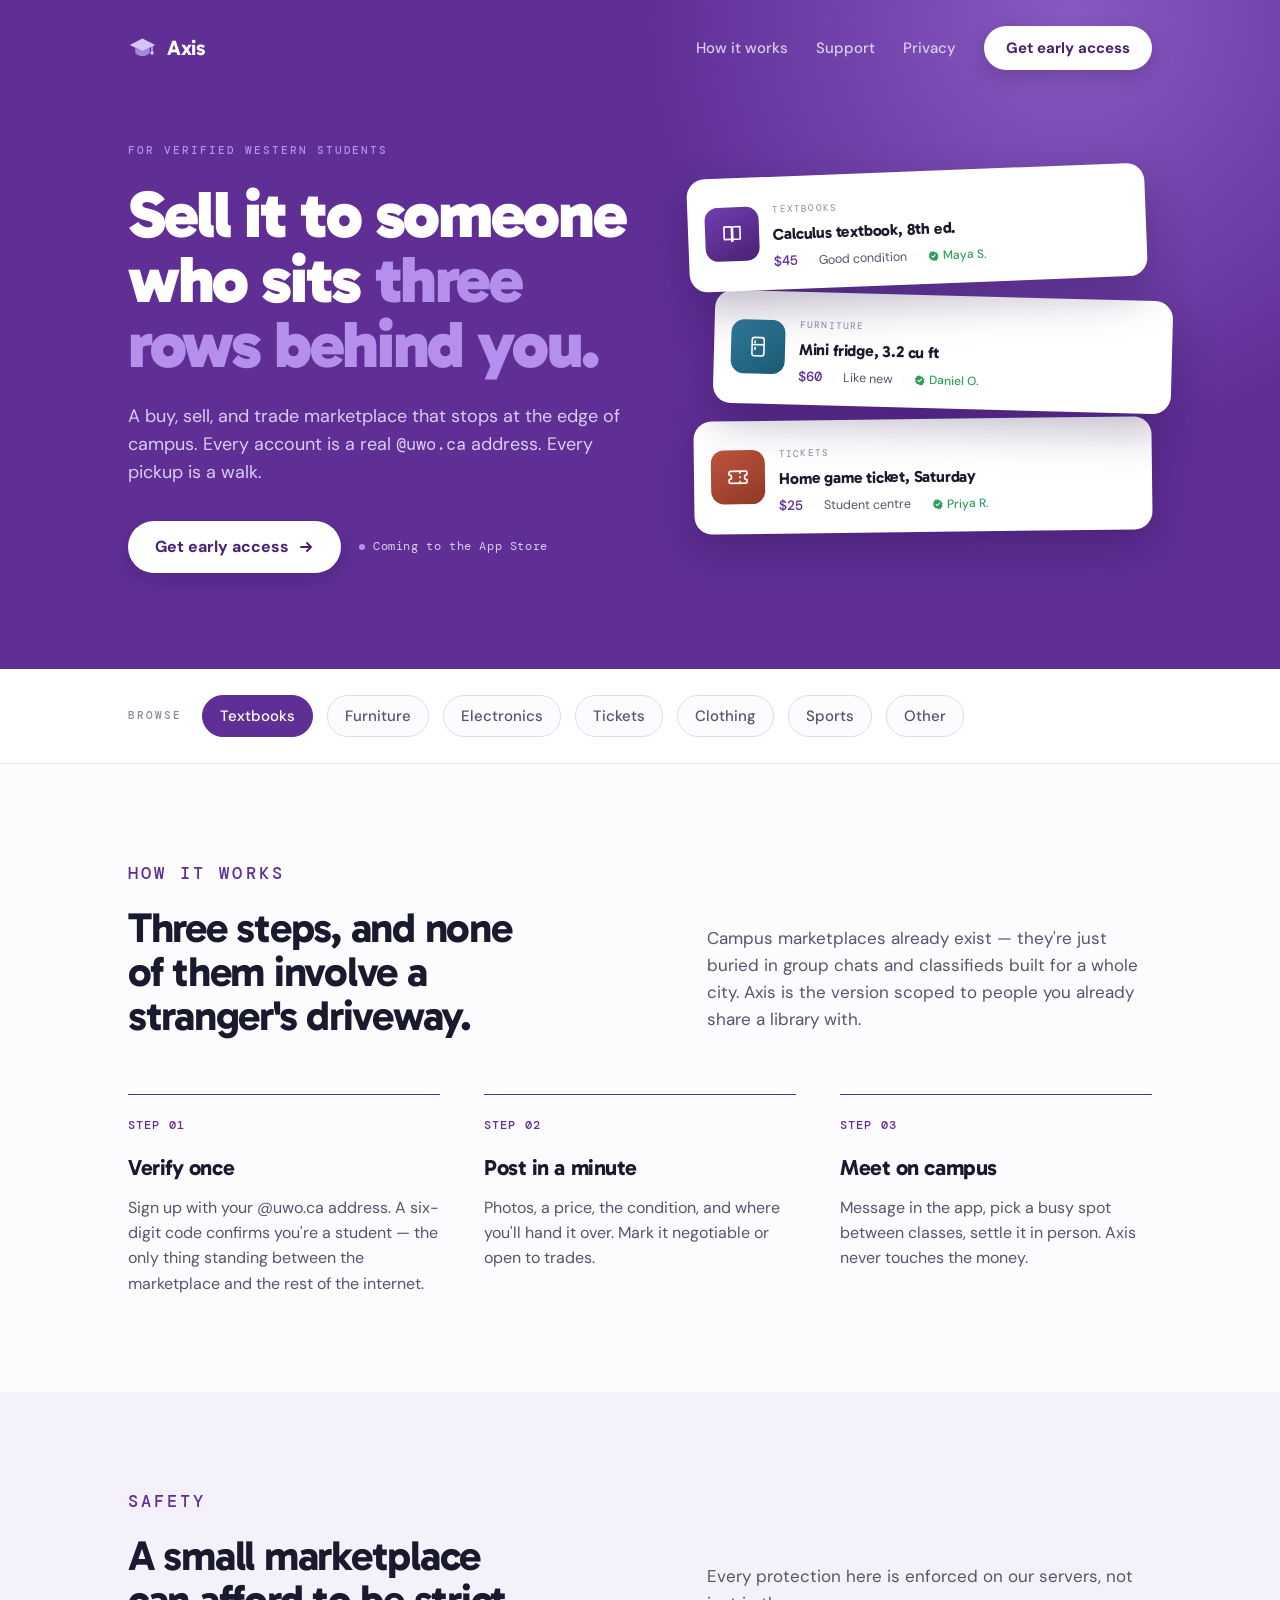
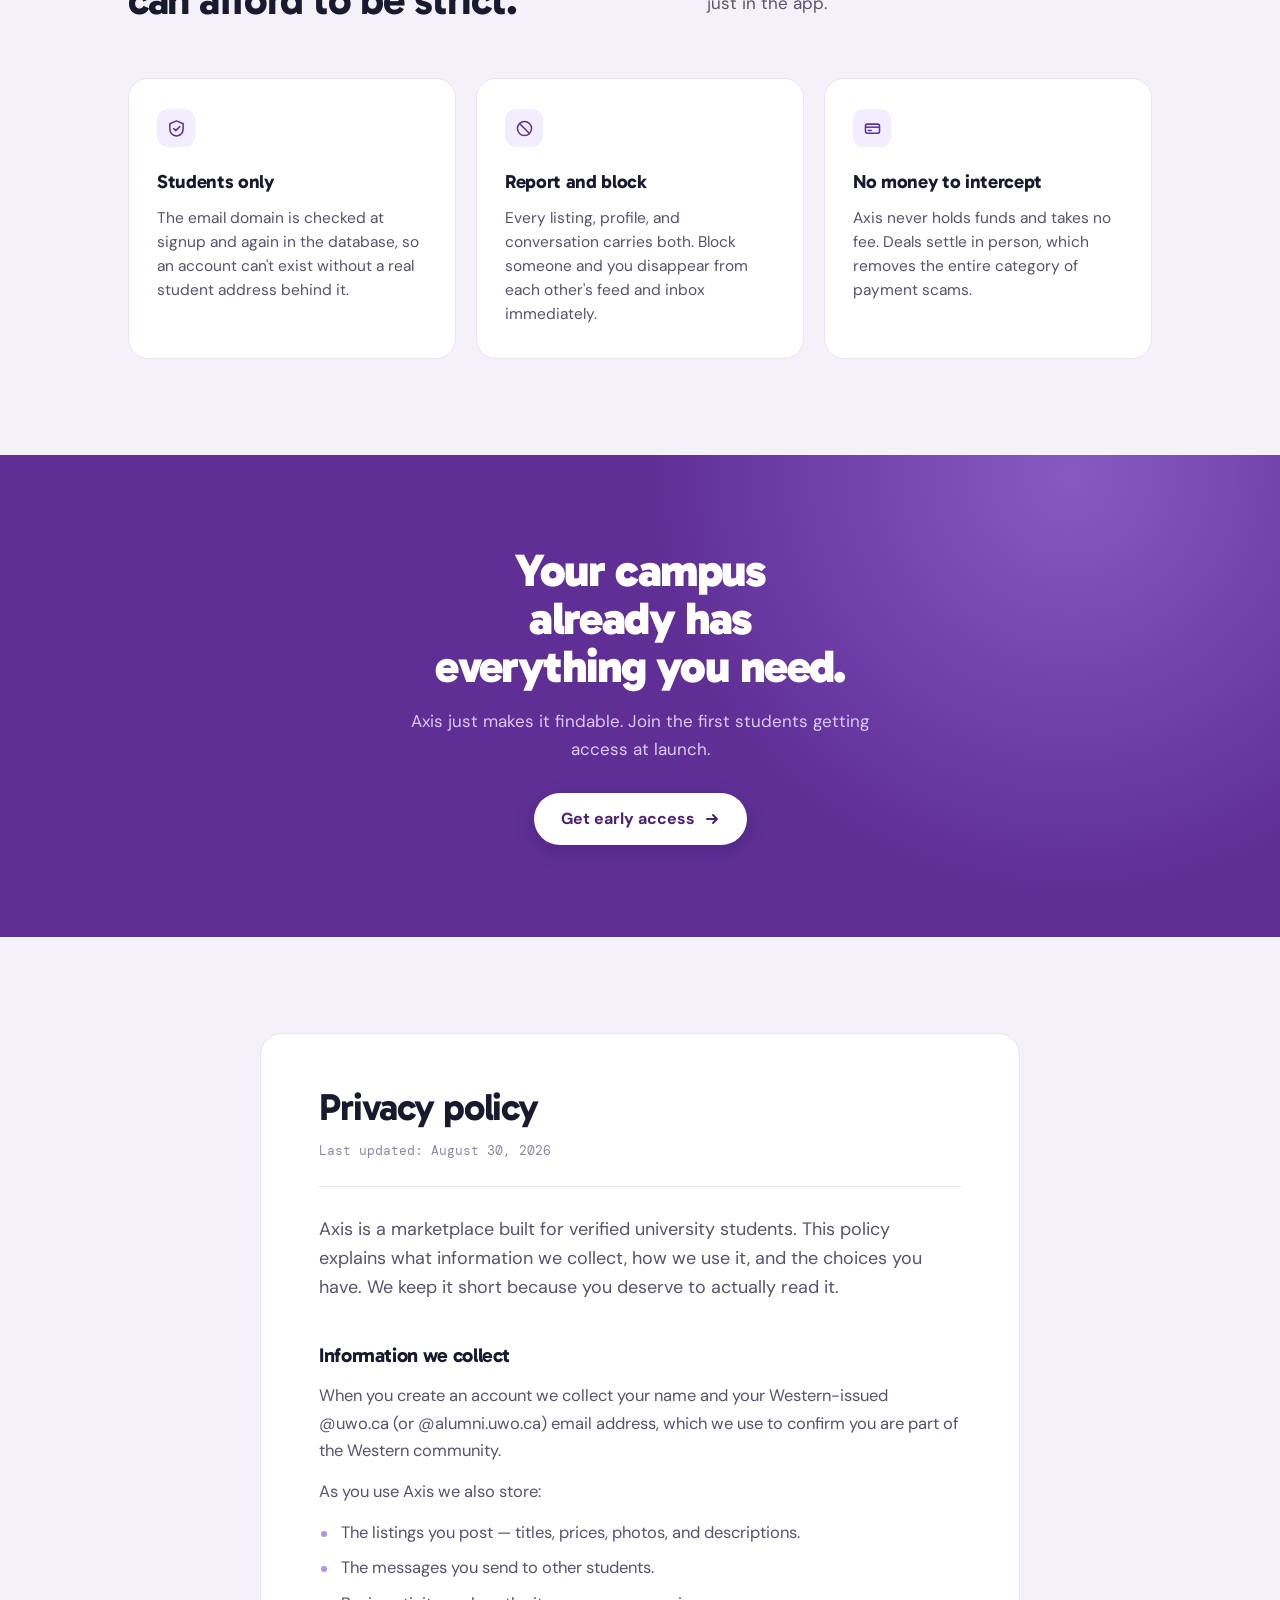
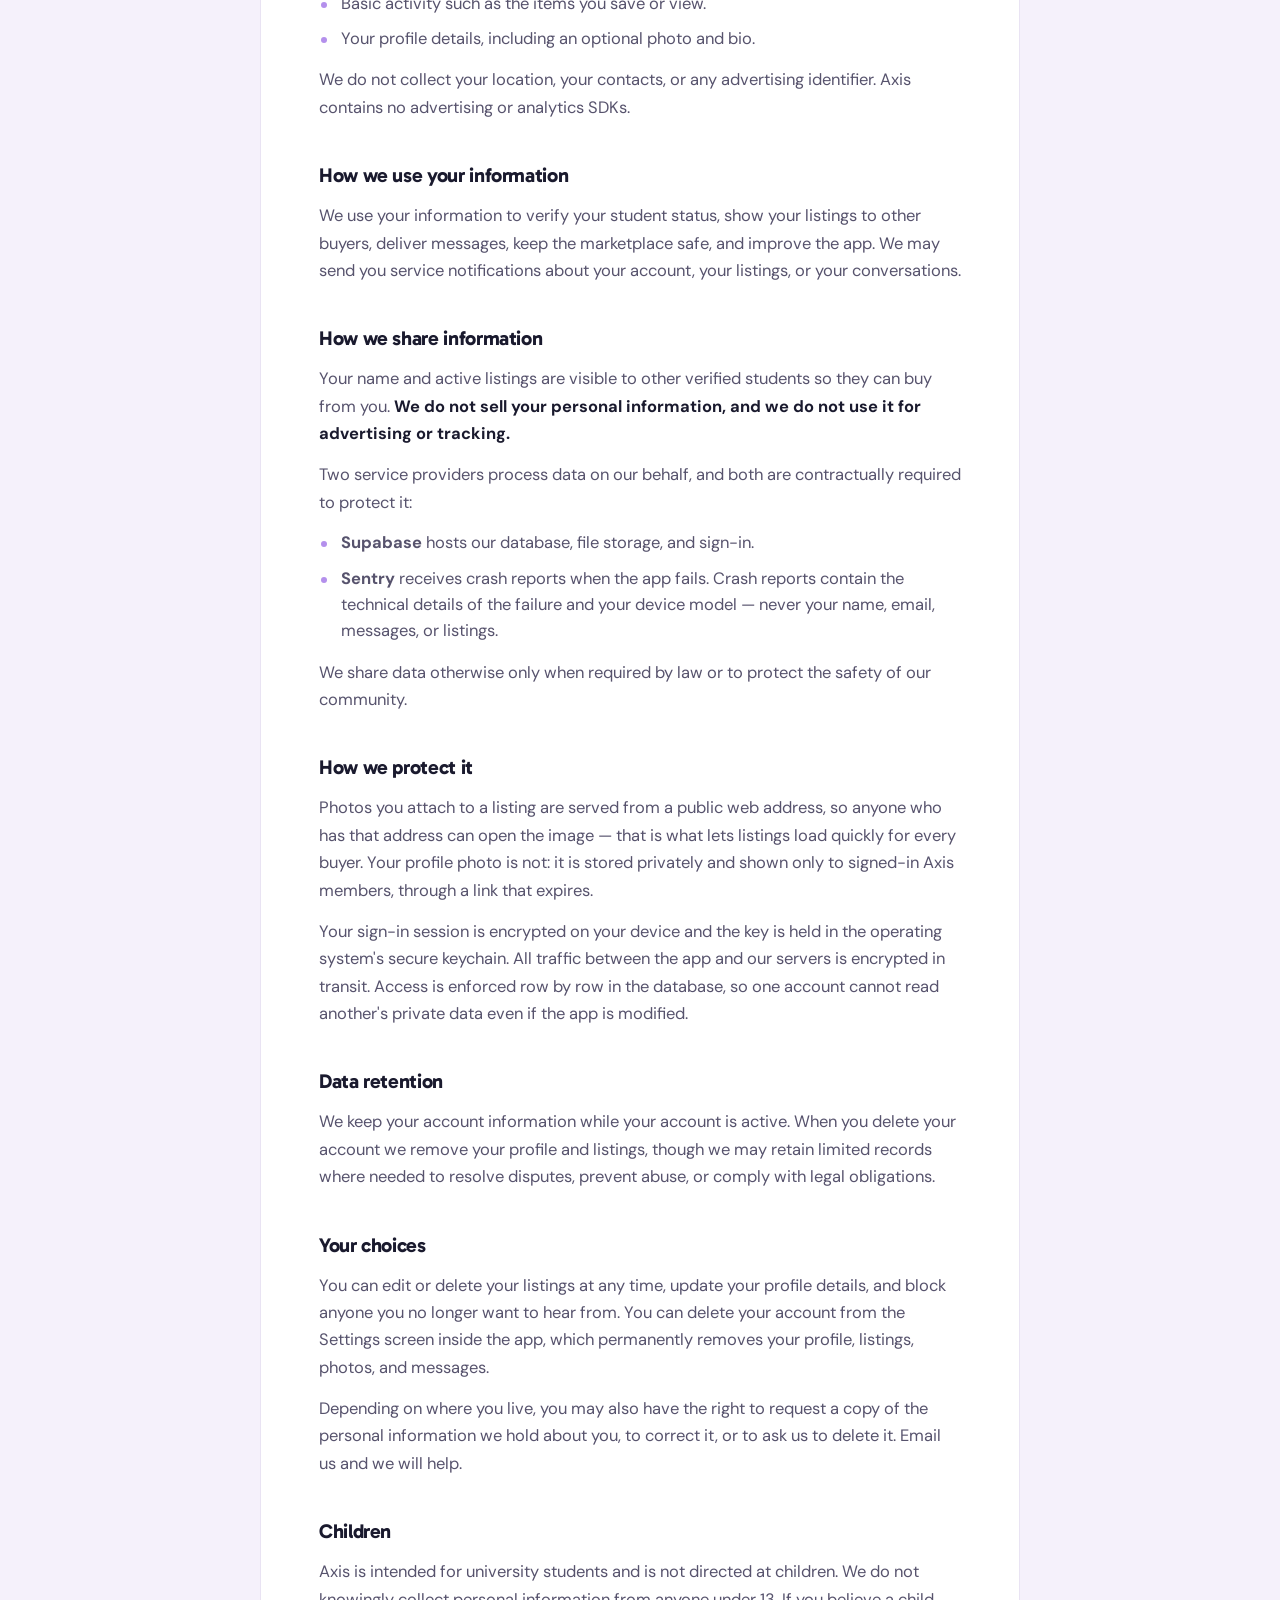
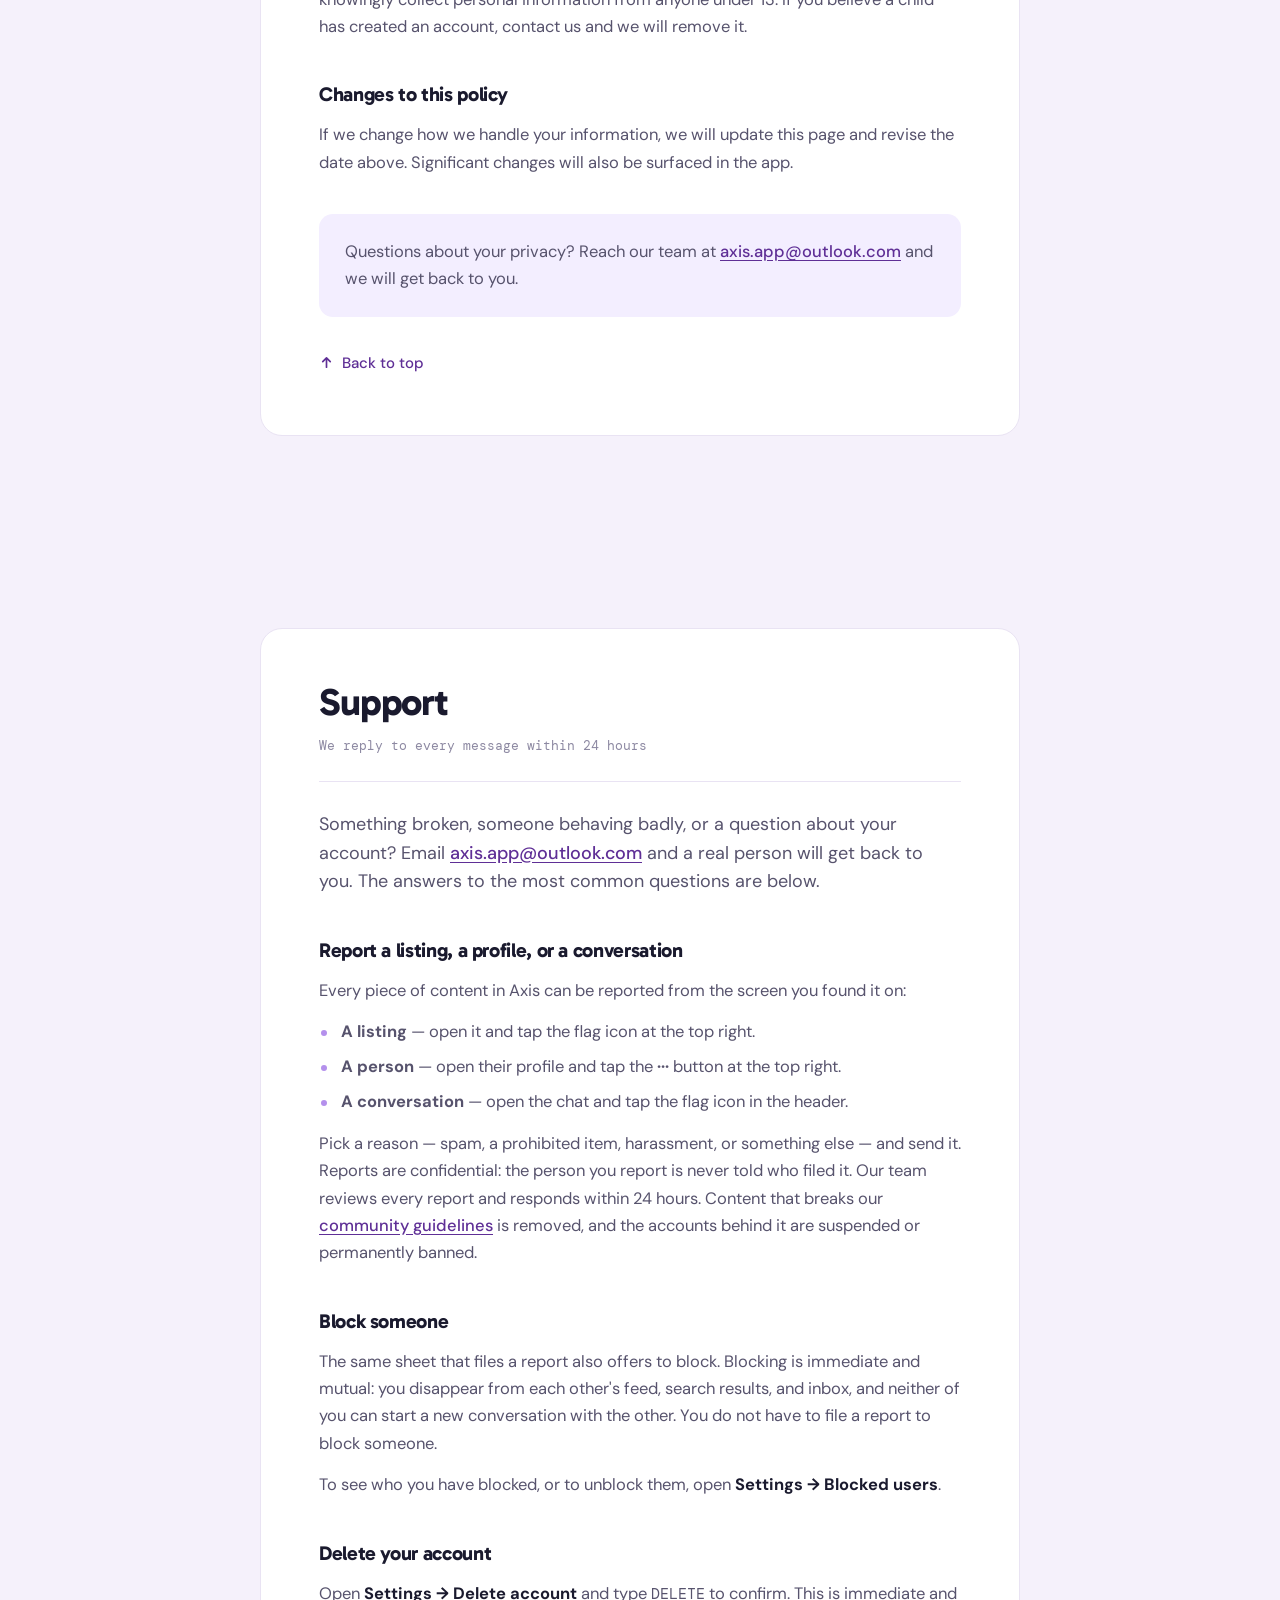
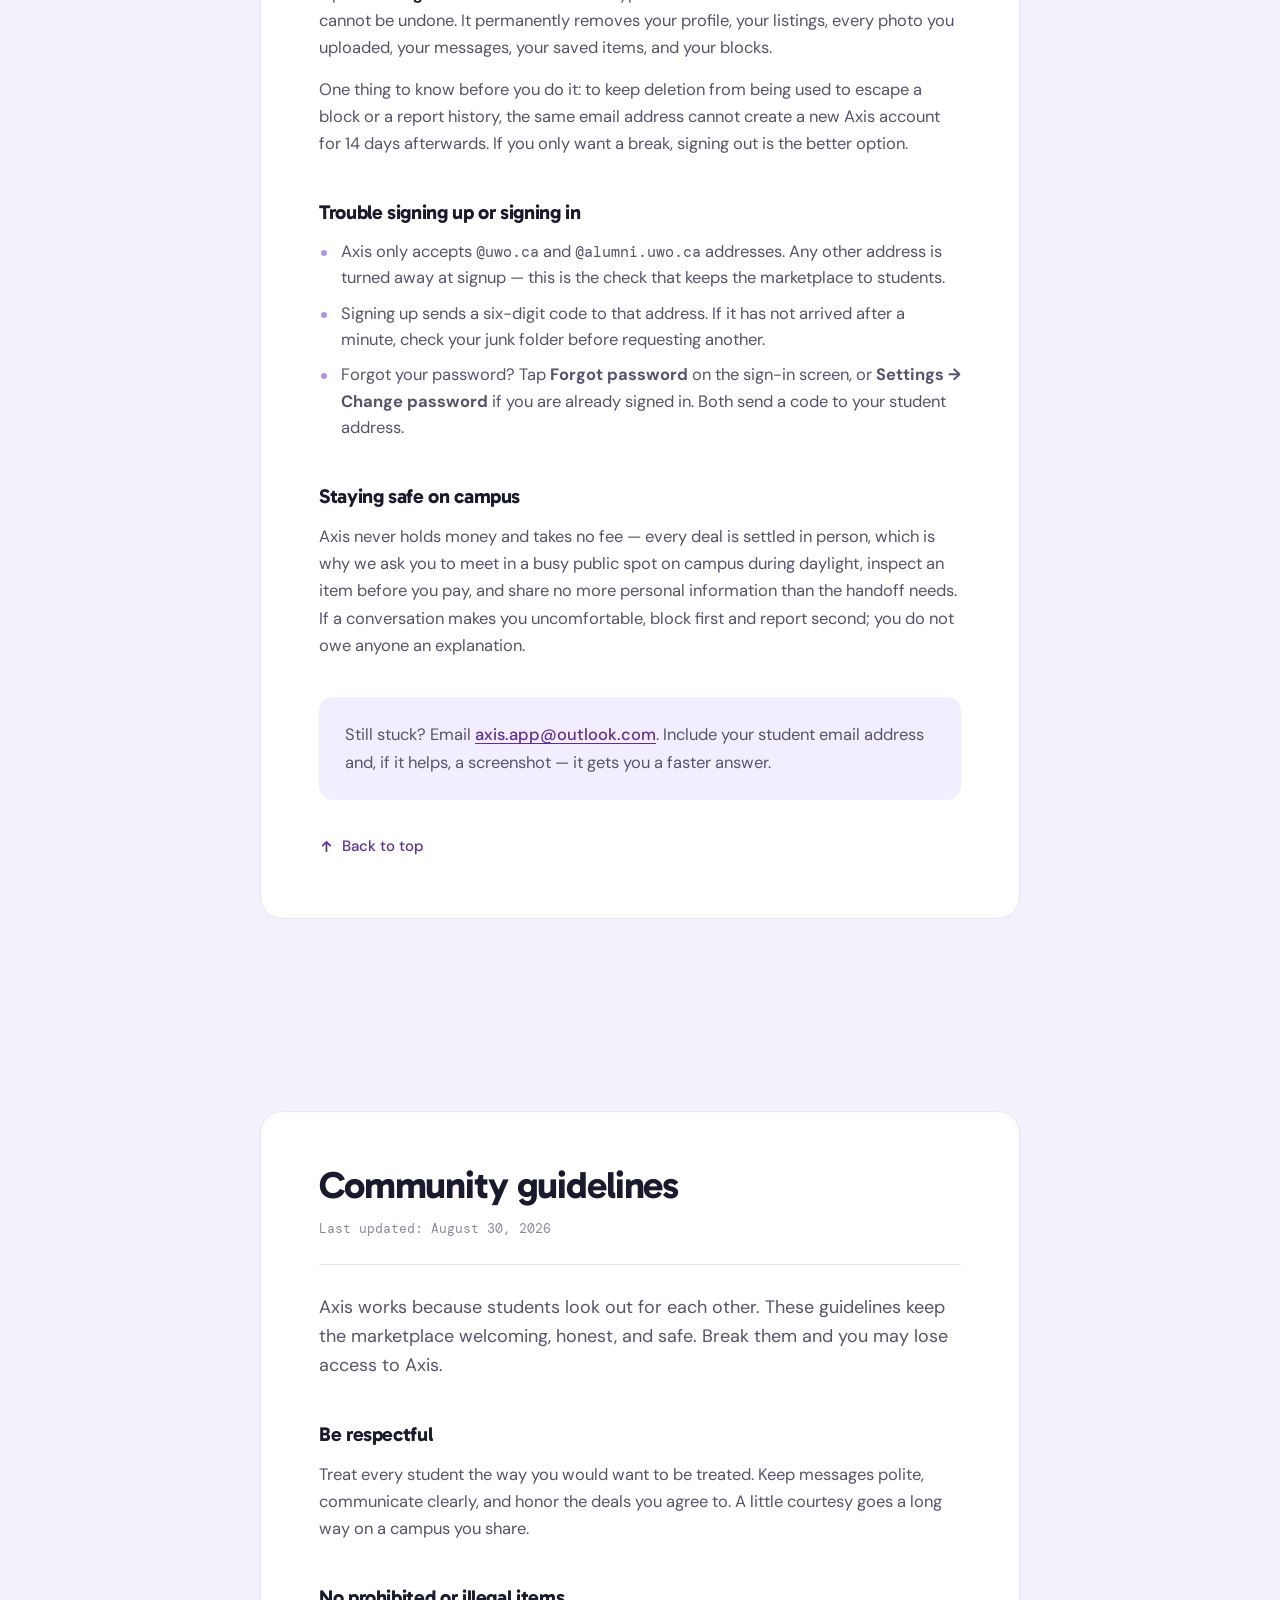
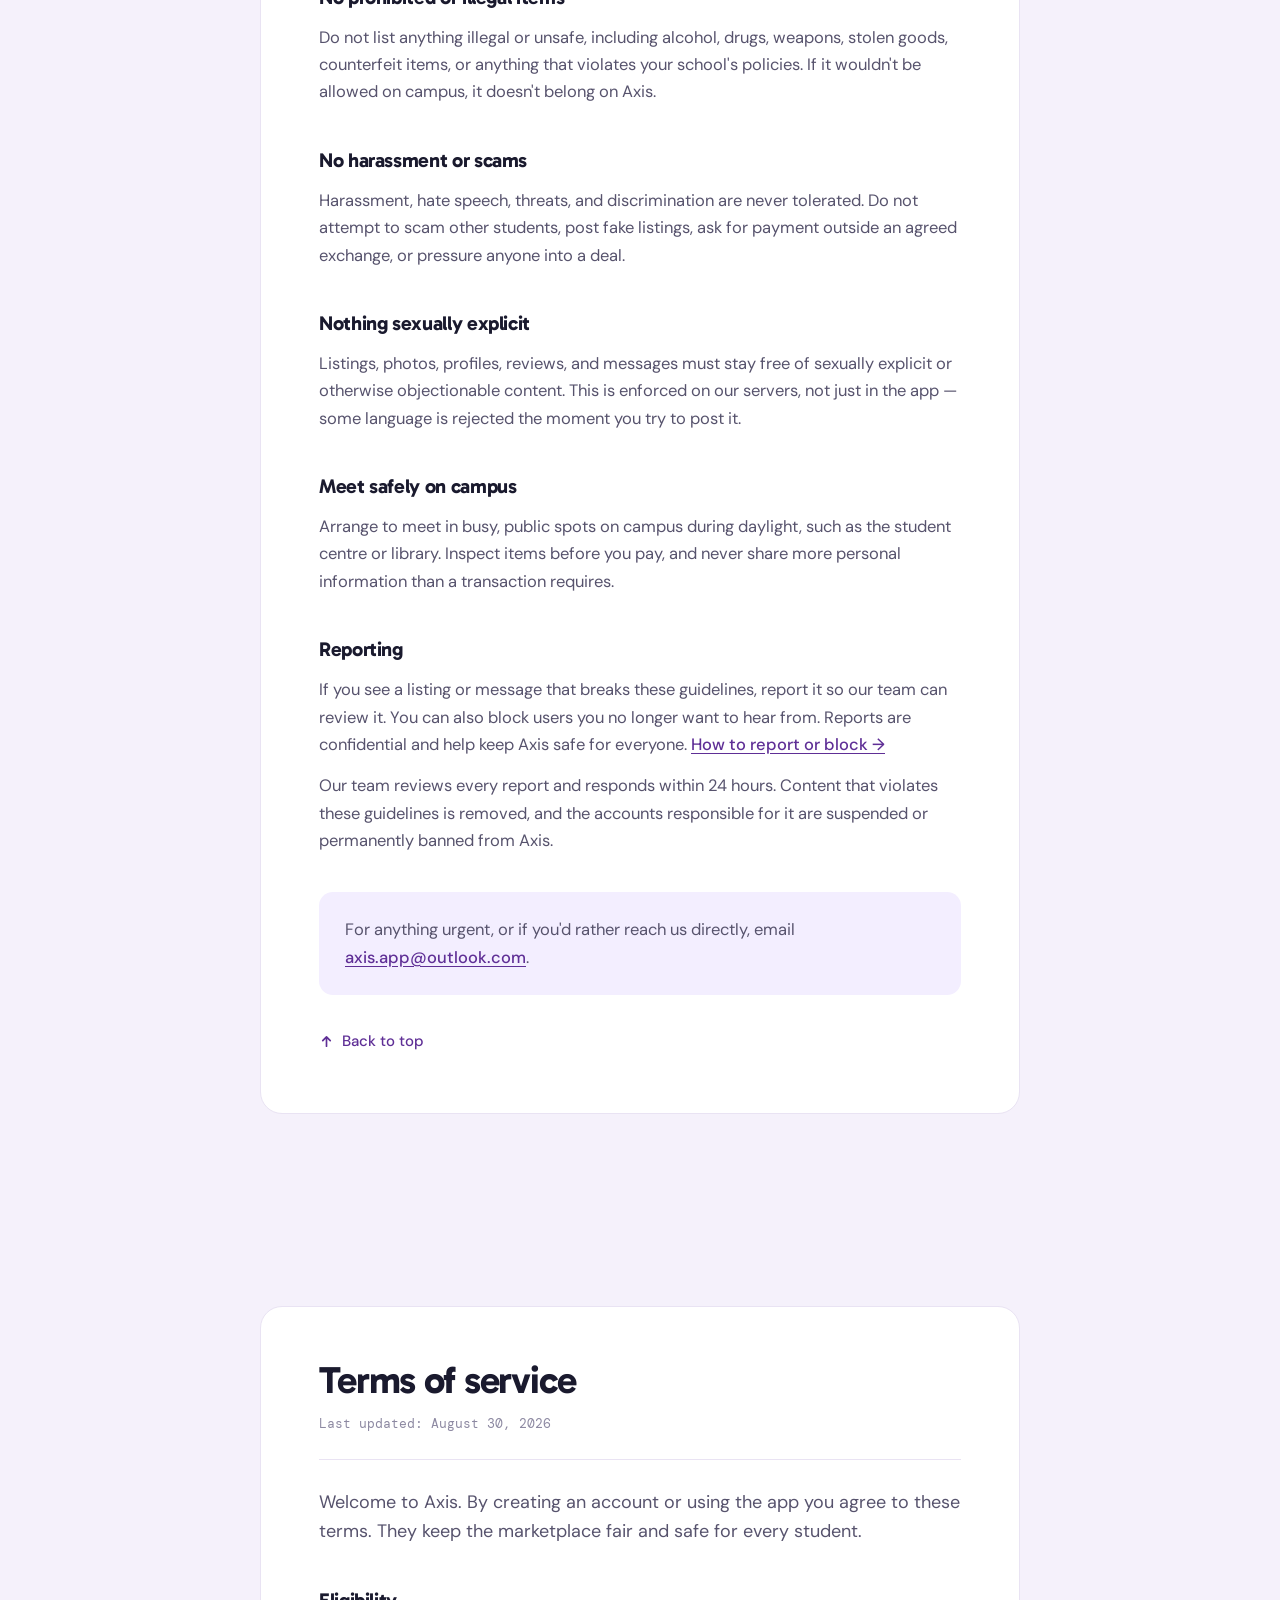
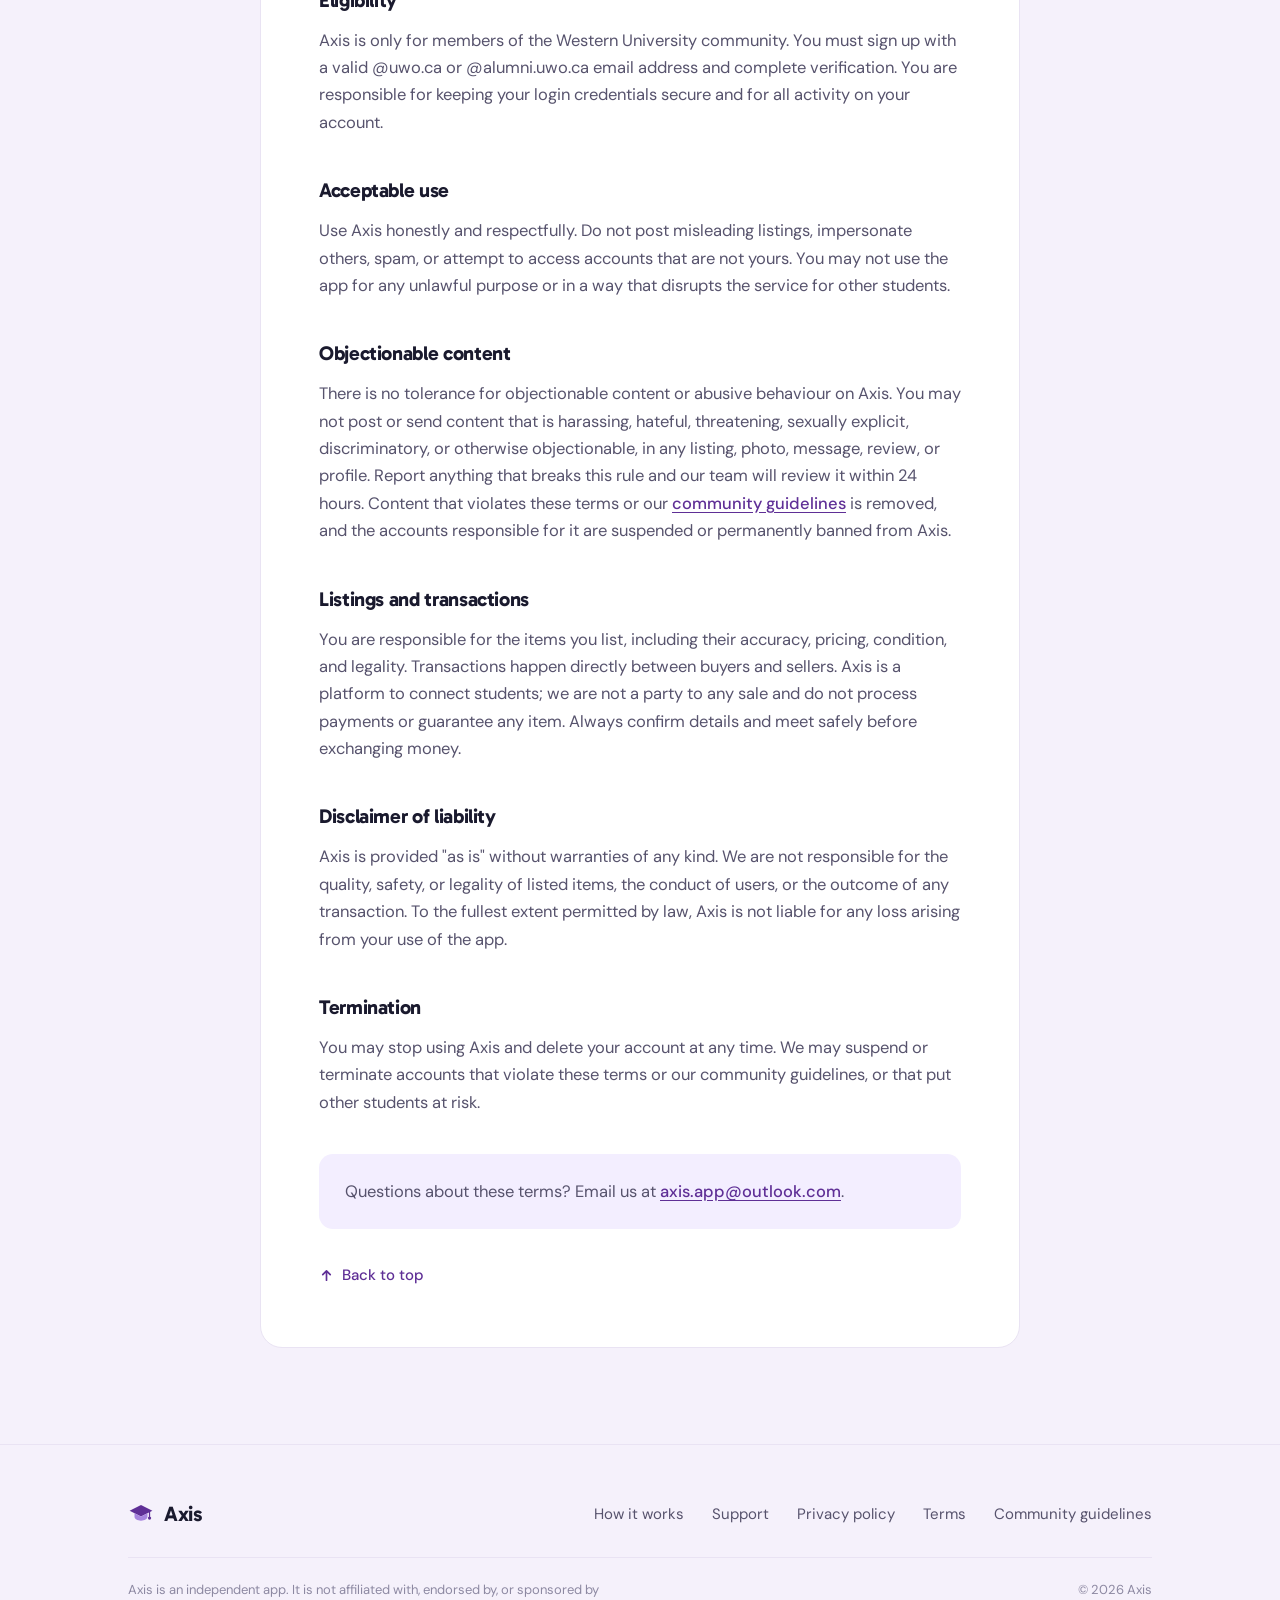
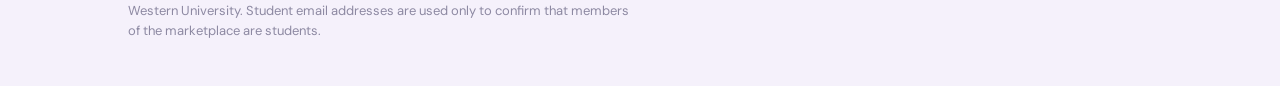
==== commit 47ed3be4: "Add support, terms, and community guidelines pages App Store Connect requires an http(s) Support URL" ====
--- a/index.html
+++ b/index.html
@@ -45,7 +45,8 @@
   line-height: 1.58;
   color: var(--on-brand-soft);
 }
-.hero .mono-inline { font-family: var(--mono); font-size: 0.93em; }
+.hero .mono-inline,
+.doc .mono-inline { font-family: var(--mono); font-size: 0.93em; }
 
 .cta-row {
   display: flex;
@@ -352,6 +353,7 @@
       </a>
       <div class="nav-right">
         <a class="quiet" href="#how">How it works</a>
+        <a class="quiet" href="#support">Support</a>
         <a class="quiet" href="#privacy">Privacy</a>
         <a class="btn" href="mailto:axis.app@outlook.com?subject=Axis%20early%20access">Get early access</a>
       </div>
@@ -586,6 +588,12 @@
 
       <h3>How we protect it</h3>
       <p>
+        Photos you attach to a listing are served from a public web address, so anyone
+        who has that address can open the image — that is what lets listings load
+        quickly for every buyer. Your profile photo is not: it is stored privately and
+        shown only to signed-in Axis members, through a link that expires.
+      </p>
+      <p>
         Your sign-in session is encrypted on your device and the key is held in the operating
         system's secure keychain. All traffic between the app and our servers is encrypted in
         transit. Access is enforced row by row in the database, so one account cannot read
@@ -629,6 +637,273 @@
         <p>
           Questions about your privacy? Reach our team at
           <a href="mailto:axis.app@outlook.com">axis.app@outlook.com</a> and we will get back to you.
+        </p>
+      </div>
+
+      <a class="to-top" href="#top">
+        <svg width="15" height="15" viewBox="0 0 16 16" fill="none" aria-hidden="true">
+          <path d="M8 13V3M4 7l4-4 4 4" stroke="currentColor" stroke-width="1.8" stroke-linecap="round" stroke-linejoin="round"/>
+        </svg>
+        Back to top
+      </a>
+    </div>
+  </div>
+</section>
+
+
+<!-- ────────────────────────── SUPPORT ──────────────────────────
+     This is the section App Store Connect's "Support URL" must point at.
+     Apple requires an http(s) URL there — a mailto: link is not accepted.
+     ─────────────────────────────────────────────────────────────── -->
+<section class="policy" id="support">
+  <div class="shell">
+    <div class="doc rise">
+      <h2>Support</h2>
+      <p class="stamp">We reply to every message within 24 hours</p>
+
+      <p class="intro">
+        Something broken, someone behaving badly, or a question about your account?
+        Email <a href="mailto:axis.app@outlook.com">axis.app@outlook.com</a> and a real
+        person will get back to you. The answers to the most common questions are below.
+      </p>
+
+      <h3>Report a listing, a profile, or a conversation</h3>
+      <p>Every piece of content in Axis can be reported from the screen you found it on:</p>
+      <ul>
+        <li><strong>A listing</strong> — open it and tap the flag icon at the top right.</li>
+        <li><strong>A person</strong> — open their profile and tap the <strong>&middot;&middot;&middot;</strong> button at the top right.</li>
+        <li><strong>A conversation</strong> — open the chat and tap the flag icon in the header.</li>
+      </ul>
+      <p>
+        Pick a reason — spam, a prohibited item, harassment, or something else — and send it.
+        Reports are confidential: the person you report is never told who filed it. Our team
+        reviews every report and responds within 24 hours. Content that breaks our
+        <a href="#guidelines">community guidelines</a> is removed, and the accounts behind it
+        are suspended or permanently banned.
+      </p>
+
+      <h3>Block someone</h3>
+      <p>
+        The same sheet that files a report also offers to block. Blocking is immediate and
+        mutual: you disappear from each other's feed, search results, and inbox, and neither
+        of you can start a new conversation with the other. You do not have to file a report
+        to block someone.
+      </p>
+      <p>
+        To see who you have blocked, or to unblock them, open
+        <strong>Settings &rarr; Blocked users</strong>.
+      </p>
+
+      <h3>Delete your account</h3>
+      <p>
+        Open <strong>Settings &rarr; Delete account</strong> and type <span class="mono-inline">DELETE</span>
+        to confirm. This is immediate and cannot be undone. It permanently removes your profile,
+        your listings, every photo you uploaded, your messages, your saved items, and your blocks.
+      </p>
+      <p>
+        One thing to know before you do it: to keep deletion from being used to escape a block or
+        a report history, the same email address cannot create a new Axis account for 14 days
+        afterwards. If you only want a break, signing out is the better option.
+      </p>
+
+      <h3>Trouble signing up or signing in</h3>
+      <ul>
+        <li>
+          Axis only accepts <span class="mono-inline">@uwo.ca</span> and
+          <span class="mono-inline">@alumni.uwo.ca</span> addresses. Any other address is
+          turned away at signup — this is the check that keeps the marketplace to students.
+        </li>
+        <li>
+          Signing up sends a six-digit code to that address. If it has not arrived after a
+          minute, check your junk folder before requesting another.
+        </li>
+        <li>
+          Forgot your password? Tap <strong>Forgot password</strong> on the sign-in screen, or
+          <strong>Settings &rarr; Change password</strong> if you are already signed in. Both
+          send a code to your student address.
+        </li>
+      </ul>
+
+      <h3>Staying safe on campus</h3>
+      <p>
+        Axis never holds money and takes no fee — every deal is settled in person, which is why
+        we ask you to meet in a busy public spot on campus during daylight, inspect an item
+        before you pay, and share no more personal information than the handoff needs. If a
+        conversation makes you uncomfortable, block first and report second; you do not owe
+        anyone an explanation.
+      </p>
+
+      <div class="contact">
+        <p>
+          Still stuck? Email <a href="mailto:axis.app@outlook.com">axis.app@outlook.com</a>.
+          Include your student email address and, if it helps, a screenshot — it gets you a
+          faster answer.
+        </p>
+      </div>
+
+      <a class="to-top" href="#top">
+        <svg width="15" height="15" viewBox="0 0 16 16" fill="none" aria-hidden="true">
+          <path d="M8 13V3M4 7l4-4 4 4" stroke="currentColor" stroke-width="1.8" stroke-linecap="round" stroke-linejoin="round"/>
+        </svg>
+        Back to top
+      </a>
+    </div>
+  </div>
+</section>
+
+
+<!-- ─────────────────── COMMUNITY GUIDELINES ───────────────────
+     Guideline 1.2 expects a UGC app to publish the standards it enforces.
+     This mirrors CommunityGuidelinesScreen in the app, word for word where
+     it matters, so the two never drift apart.
+     ─────────────────────────────────────────────────────────────── -->
+<section class="policy" id="guidelines">
+  <div class="shell">
+    <div class="doc rise">
+      <h2>Community guidelines</h2>
+      <p class="stamp">Last updated: August 30, 2026</p>
+
+      <p class="intro">
+        Axis works because students look out for each other. These guidelines keep the
+        marketplace welcoming, honest, and safe. Break them and you may lose access to Axis.
+      </p>
+
+      <h3>Be respectful</h3>
+      <p>
+        Treat every student the way you would want to be treated. Keep messages polite,
+        communicate clearly, and honor the deals you agree to. A little courtesy goes a long
+        way on a campus you share.
+      </p>
+
+      <h3>No prohibited or illegal items</h3>
+      <p>
+        Do not list anything illegal or unsafe, including alcohol, drugs, weapons, stolen
+        goods, counterfeit items, or anything that violates your school's policies. If it
+        wouldn't be allowed on campus, it doesn't belong on Axis.
+      </p>
+
+      <h3>No harassment or scams</h3>
+      <p>
+        Harassment, hate speech, threats, and discrimination are never tolerated. Do not
+        attempt to scam other students, post fake listings, ask for payment outside an agreed
+        exchange, or pressure anyone into a deal.
+      </p>
+
+      <h3>Nothing sexually explicit</h3>
+      <p>
+        Listings, photos, profiles, reviews, and messages must stay free of sexually explicit
+        or otherwise objectionable content. This is enforced on our servers, not just in the
+        app — some language is rejected the moment you try to post it.
+      </p>
+
+      <h3>Meet safely on campus</h3>
+      <p>
+        Arrange to meet in busy, public spots on campus during daylight, such as the student
+        centre or library. Inspect items before you pay, and never share more personal
+        information than a transaction requires.
+      </p>
+
+      <h3>Reporting</h3>
+      <p>
+        If you see a listing or message that breaks these guidelines, report it so our team
+        can review it. You can also block users you no longer want to hear from. Reports are
+        confidential and help keep Axis safe for everyone.
+        <a href="#support">How to report or block &rarr;</a>
+      </p>
+      <p>
+        Our team reviews every report and responds within 24 hours. Content that violates
+        these guidelines is removed, and the accounts responsible for it are suspended or
+        permanently banned from Axis.
+      </p>
+
+      <div class="contact">
+        <p>
+          For anything urgent, or if you'd rather reach us directly, email
+          <a href="mailto:axis.app@outlook.com">axis.app@outlook.com</a>.
+        </p>
+      </div>
+
+      <a class="to-top" href="#top">
+        <svg width="15" height="15" viewBox="0 0 16 16" fill="none" aria-hidden="true">
+          <path d="M8 13V3M4 7l4-4 4 4" stroke="currentColor" stroke-width="1.8" stroke-linecap="round" stroke-linejoin="round"/>
+        </svg>
+        Back to top
+      </a>
+    </div>
+  </div>
+</section>
+
+
+<!-- ────────────────────────── TERMS ──────────────────────────
+     Mirrors TermsOfServiceScreen in the app. Hosting it means the Terms
+     link users tick at signup points at something that also exists on the
+     open web, and it can be used as the EULA URL in App Store Connect.
+     ─────────────────────────────────────────────────────────────── -->
+<section class="policy" id="terms">
+  <div class="shell">
+    <div class="doc rise">
+      <h2>Terms of service</h2>
+      <p class="stamp">Last updated: August 30, 2026</p>
+
+      <p class="intro">
+        Welcome to Axis. By creating an account or using the app you agree to these terms.
+        They keep the marketplace fair and safe for every student.
+      </p>
+
+      <h3>Eligibility</h3>
+      <p>
+        Axis is only for members of the Western University community. You must sign up with a
+        valid @uwo.ca or @alumni.uwo.ca email address and complete verification. You are
+        responsible for keeping your login credentials secure and for all activity on your
+        account.
+      </p>
+
+      <h3>Acceptable use</h3>
+      <p>
+        Use Axis honestly and respectfully. Do not post misleading listings, impersonate
+        others, spam, or attempt to access accounts that are not yours. You may not use the
+        app for any unlawful purpose or in a way that disrupts the service for other students.
+      </p>
+
+      <h3>Objectionable content</h3>
+      <p>
+        There is no tolerance for objectionable content or abusive behaviour on Axis. You may
+        not post or send content that is harassing, hateful, threatening, sexually explicit,
+        discriminatory, or otherwise objectionable, in any listing, photo, message, review, or
+        profile. Report anything that breaks this rule and our team will review it within 24
+        hours. Content that violates these terms or our
+        <a href="#guidelines">community guidelines</a> is removed, and the accounts responsible
+        for it are suspended or permanently banned from Axis.
+      </p>
+
+      <h3>Listings and transactions</h3>
+      <p>
+        You are responsible for the items you list, including their accuracy, pricing,
+        condition, and legality. Transactions happen directly between buyers and sellers. Axis
+        is a platform to connect students; we are not a party to any sale and do not process
+        payments or guarantee any item. Always confirm details and meet safely before
+        exchanging money.
+      </p>
+
+      <h3>Disclaimer of liability</h3>
+      <p>
+        Axis is provided "as is" without warranties of any kind. We are not responsible for
+        the quality, safety, or legality of listed items, the conduct of users, or the outcome
+        of any transaction. To the fullest extent permitted by law, Axis is not liable for any
+        loss arising from your use of the app.
+      </p>
+
+      <h3>Termination</h3>
+      <p>
+        You may stop using Axis and delete your account at any time. We may suspend or
+        terminate accounts that violate these terms or our community guidelines, or that put
+        other students at risk.
+      </p>
+
+      <div class="contact">
+        <p>
+          Questions about these terms? Email us at
+          <a href="mailto:axis.app@outlook.com">axis.app@outlook.com</a>.
         </p>
       </div>
 
@@ -657,8 +932,10 @@
       </a>
       <div class="foot-links">
         <a href="#how">How it works</a>
+        <a href="#support">Support</a>
         <a href="#privacy">Privacy policy</a>
-        <a href="mailto:axis.app@outlook.com">Support</a>
+        <a href="#terms">Terms</a>
+        <a href="#guidelines">Community guidelines</a>
       </div>
     </div>
     <div class="foot-bottom">
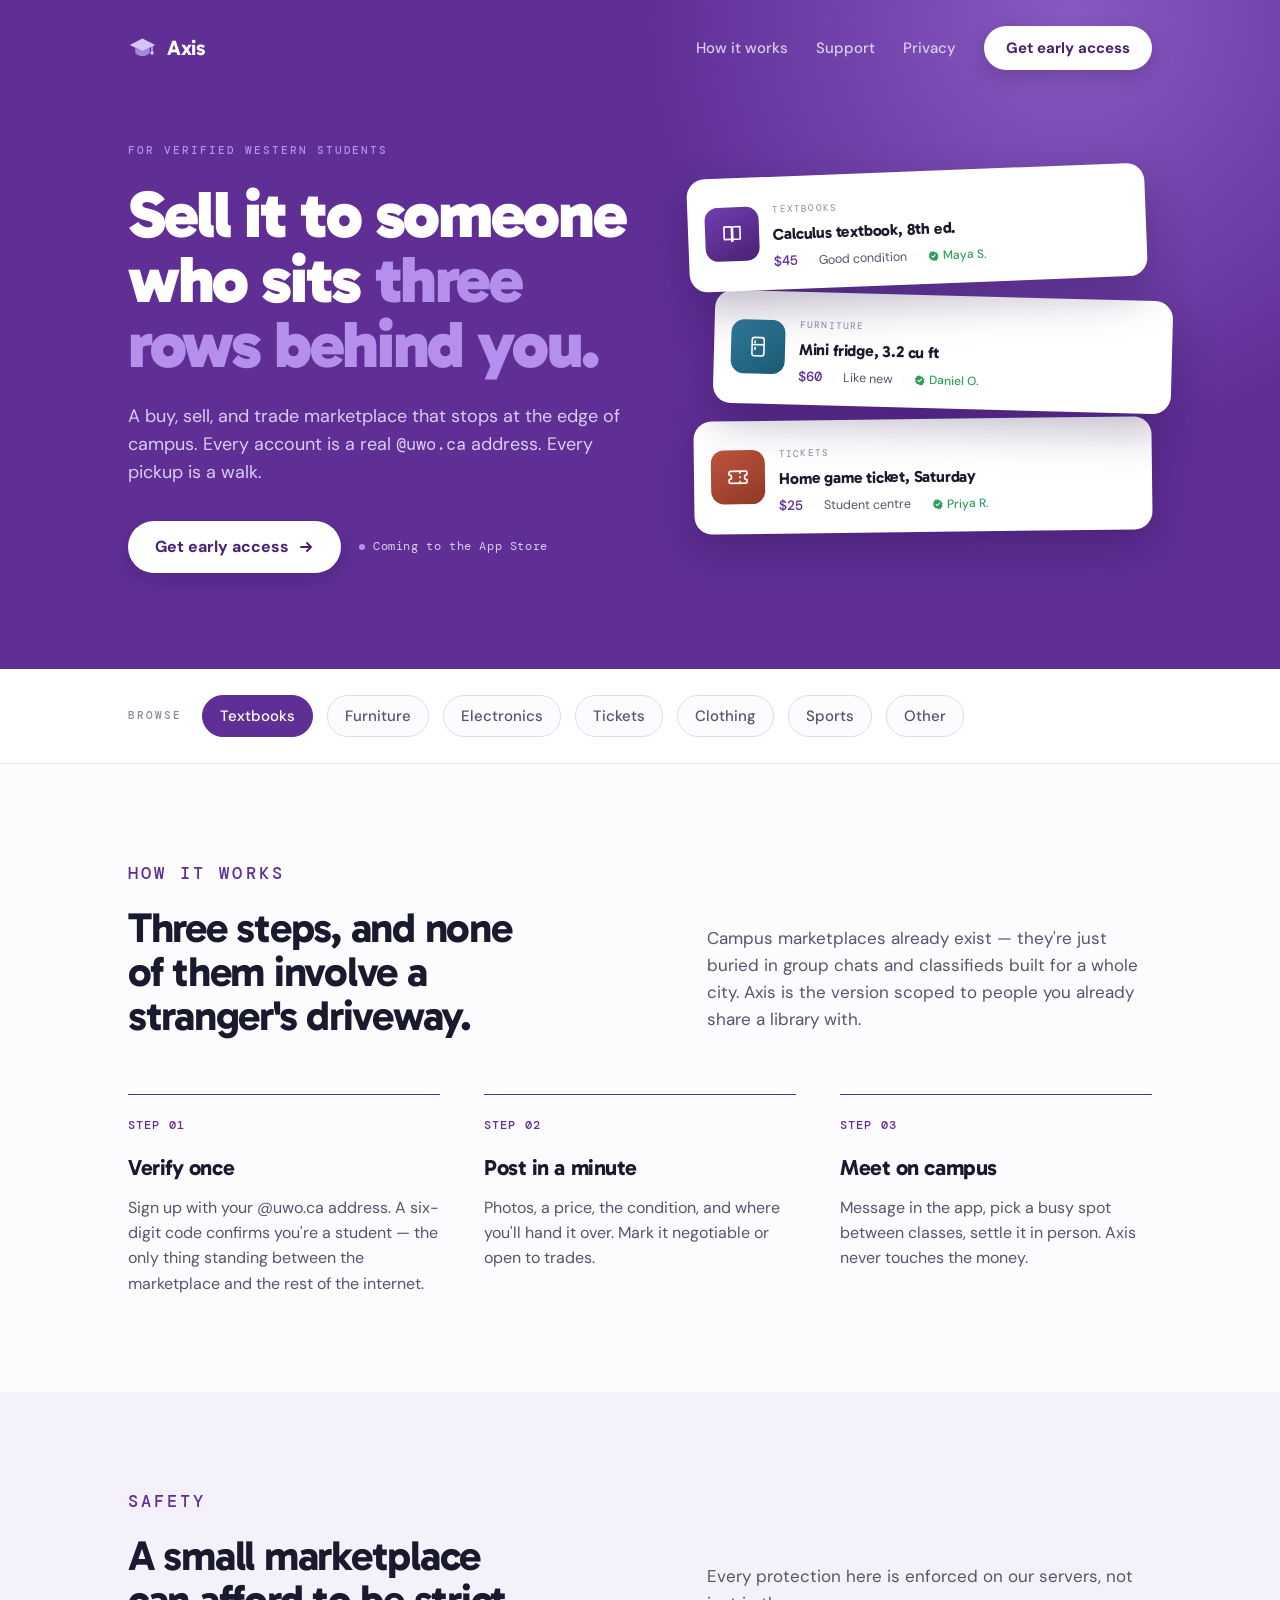
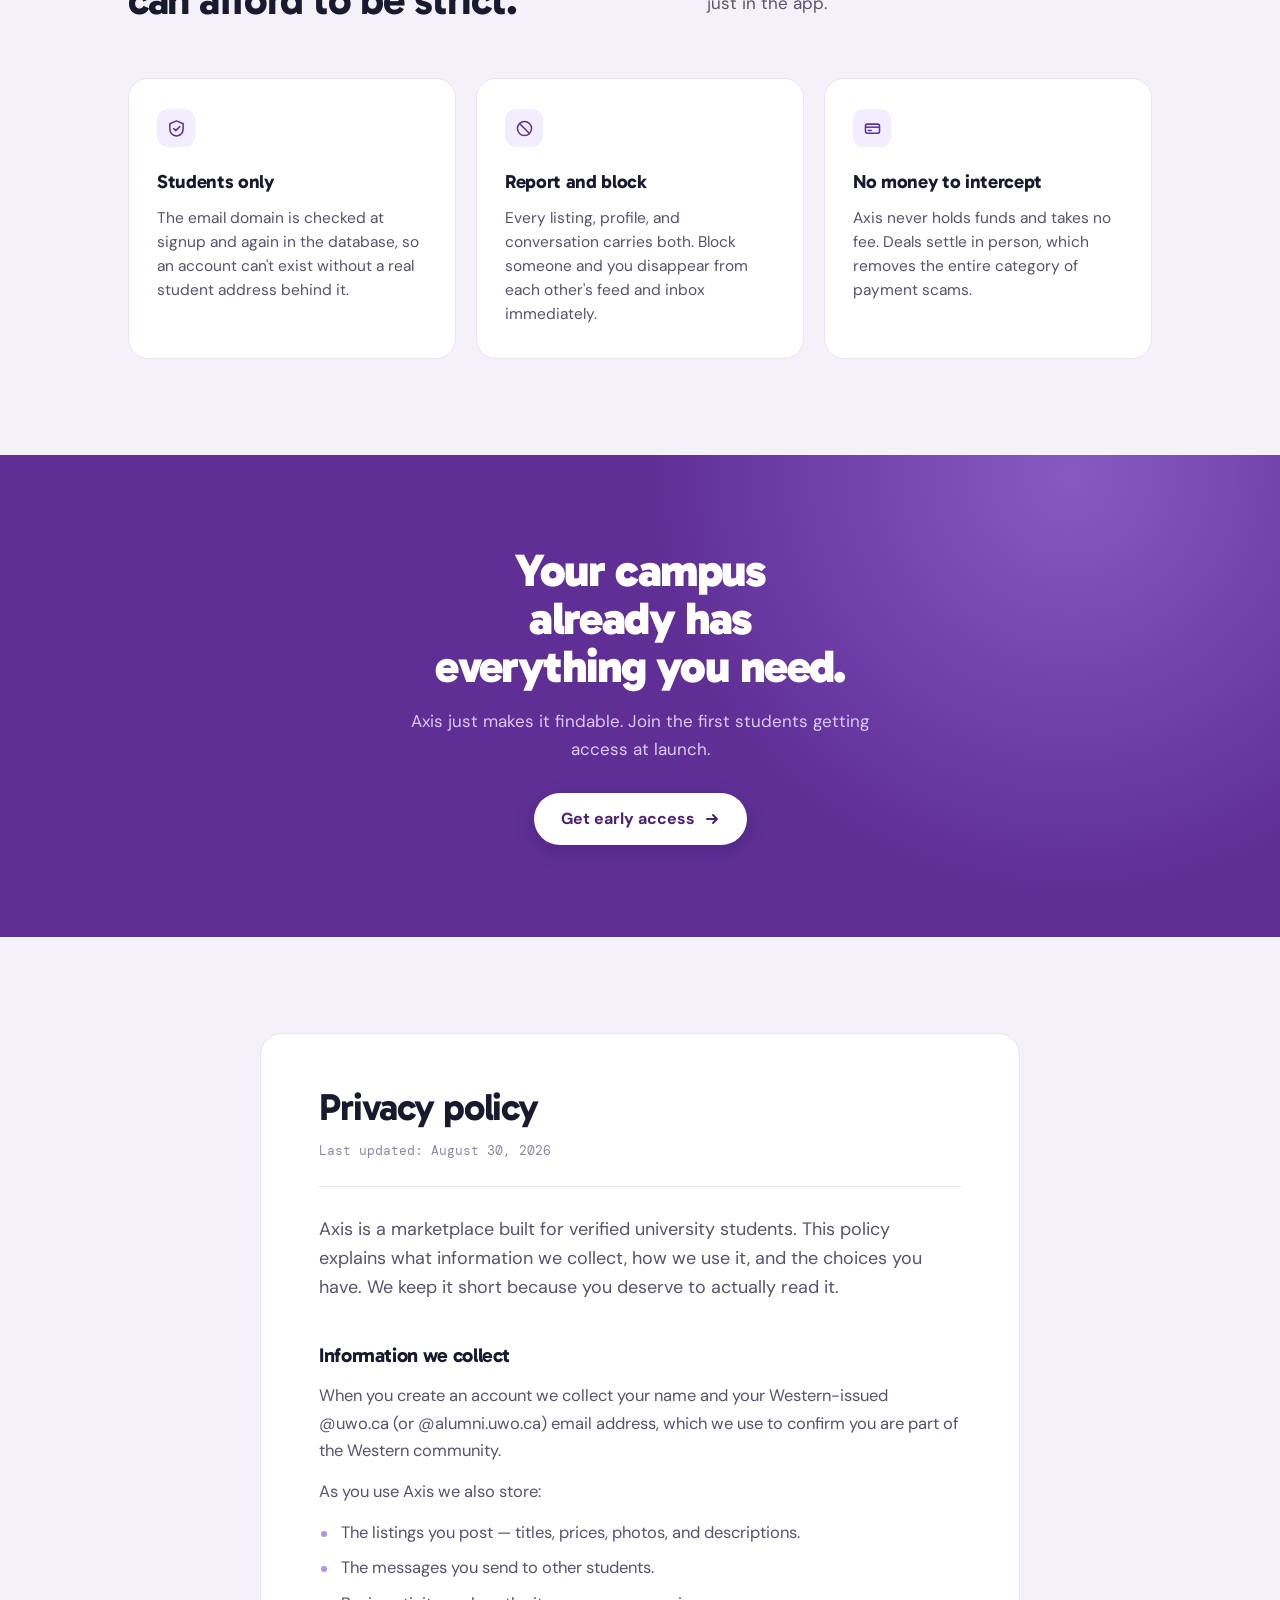
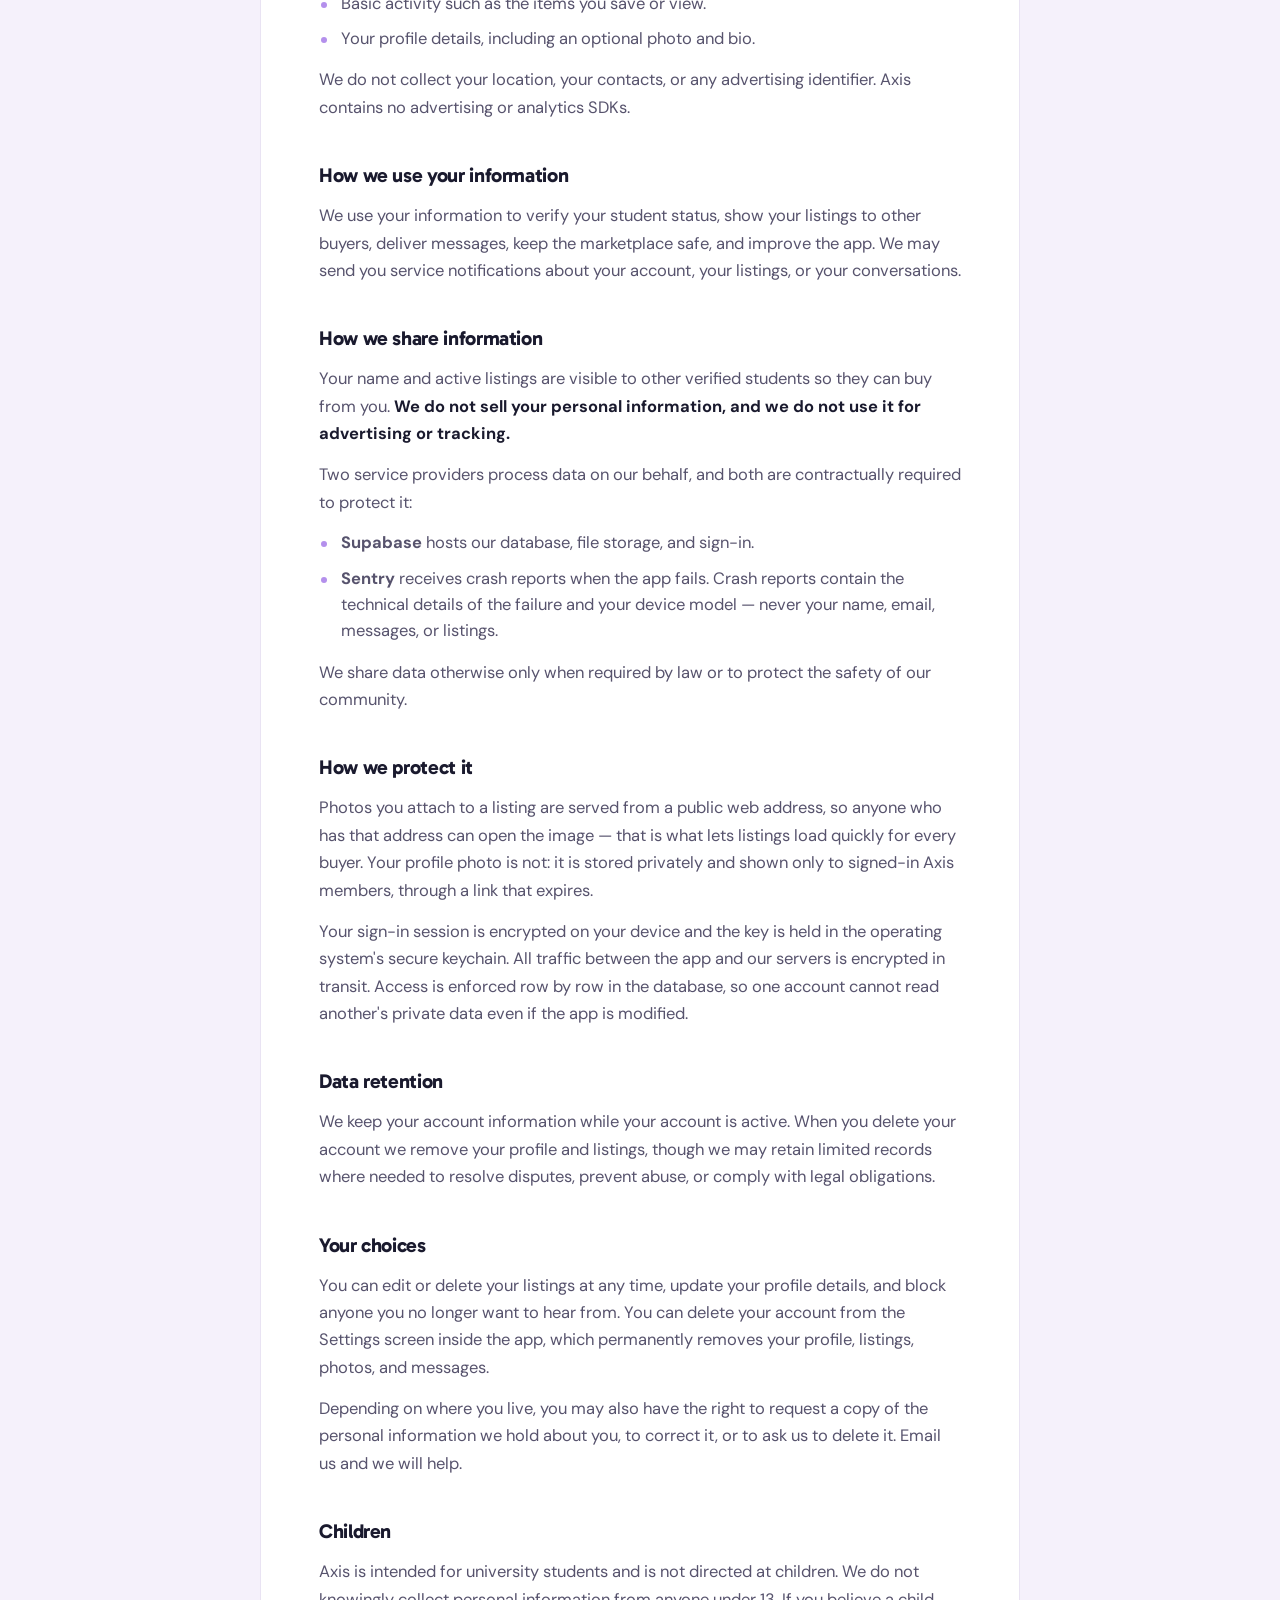
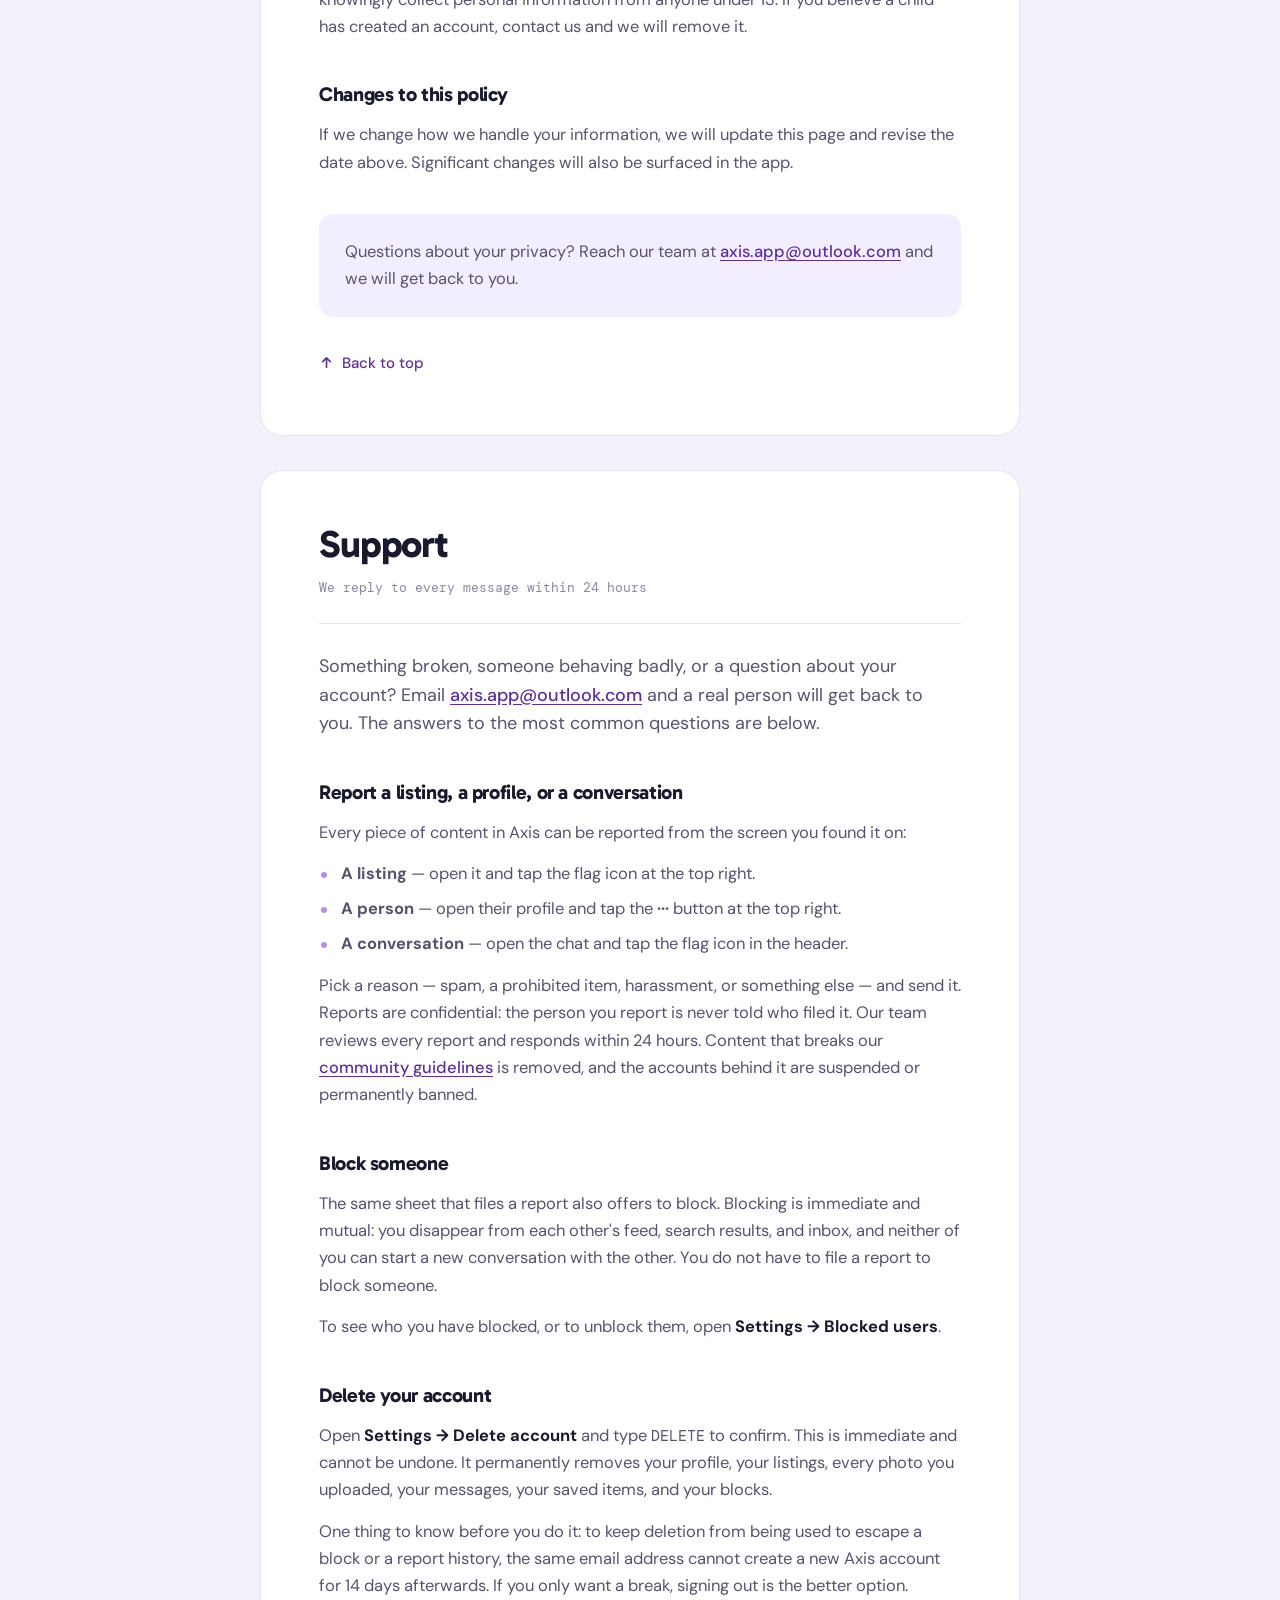
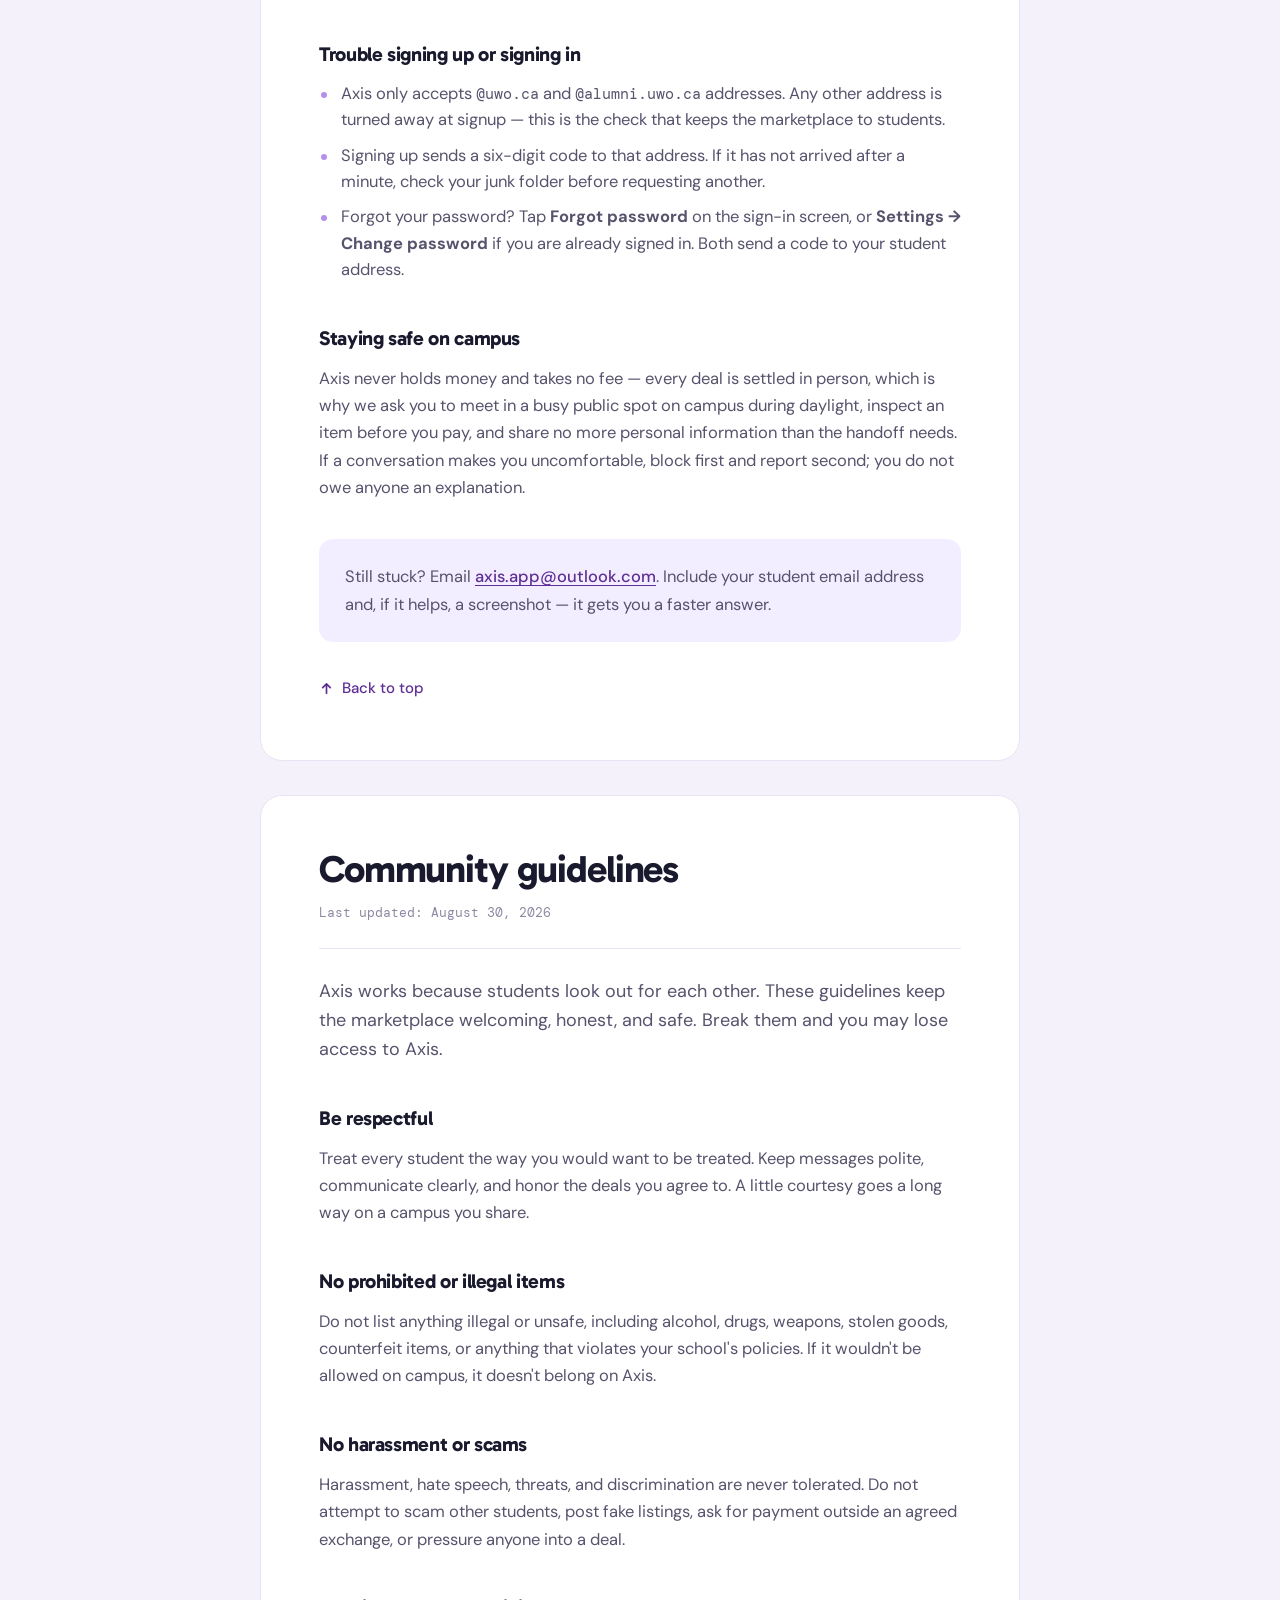
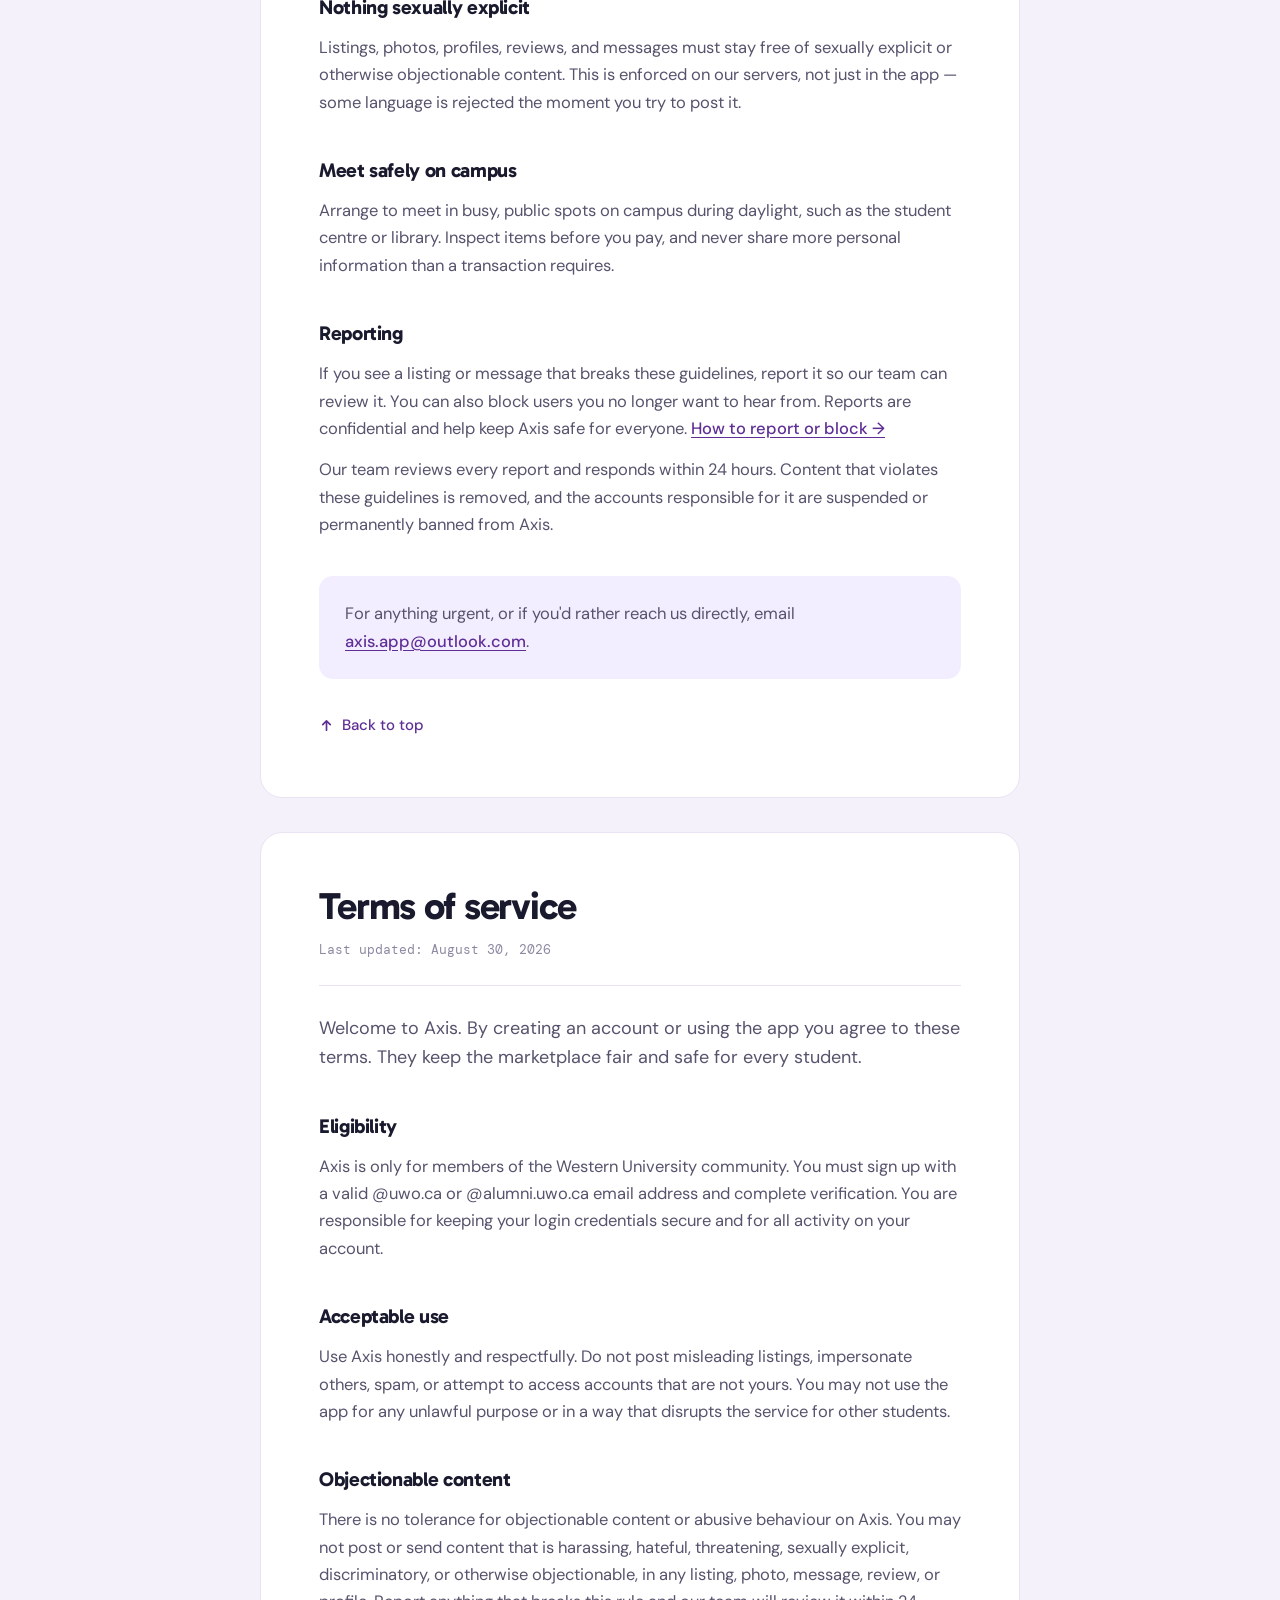
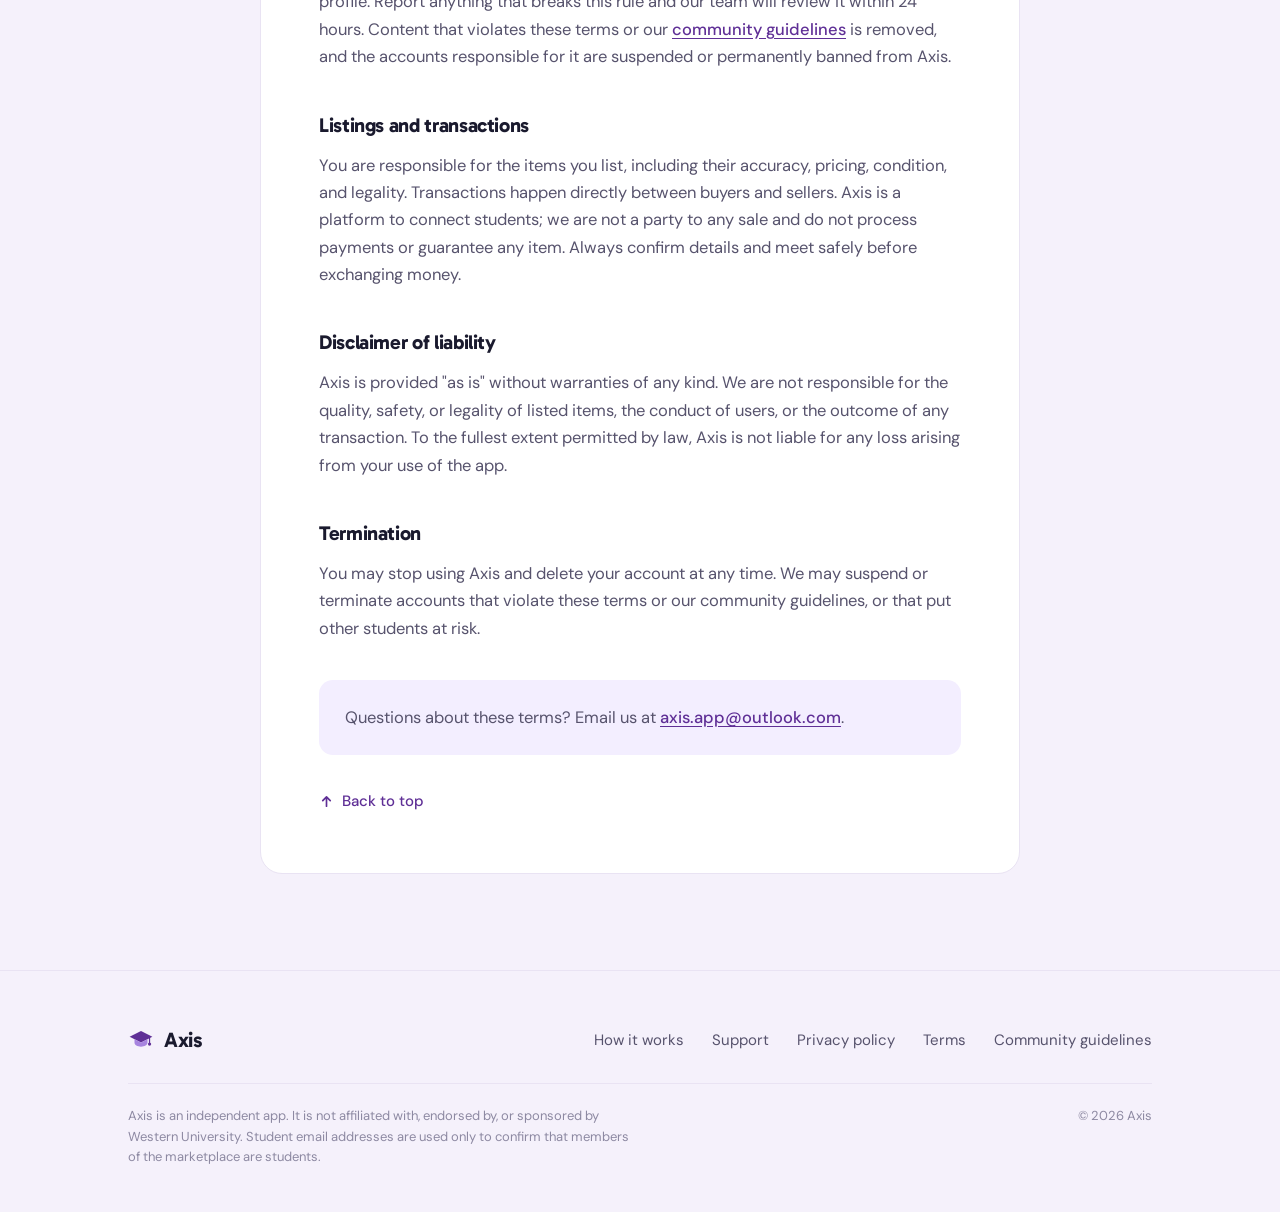
==== commit 5add88b6: "Tighten the spacing between the four legal documents The page now stacks four of these — privacy, su" ====
--- a/index.html
+++ b/index.html
@@ -244,11 +244,32 @@
 .closing .btn { margin-top: 30px; }
 @media (max-width: 760px) { .closing { padding: 68px 0; } }
 
-/* ── privacy policy ───────────────────────────────────────── */
+/* ── legal & support documents ─────────────────────────────
+   Four of these stack now: privacy, support, guidelines, terms. The generic
+   `section { padding: 96px 0 }` was written when privacy was the only one and
+   the last thing on the page, so four of them put 192px of empty ground
+   between consecutive cards — the set read as isolated islands adrift on the
+   tinted background rather than one shelf of documents.
+
+   Space stays generous INSIDE each card, where the reading happens, and is
+   tightened BETWEEN them. The first keeps its full lead-in from the section
+   rule and the last keeps its full run-out to the footer; only the joins
+   close up. */
 .policy {
   background: var(--paper-alt);
-  scroll-margin-top: 0;
-}
+  padding-bottom: 34px;
+  /* Jumping here from a footer link should leave the card a little air rather
+     than pinning its top edge to the very top of the viewport. */
+  scroll-margin-top: 28px;
+}
+.policy + .policy { padding-top: 0; }
+.policy:last-of-type { padding-bottom: 96px; }
+
+@media (max-width: 760px) {
+  .policy { padding-bottom: 22px; }
+  .policy:last-of-type { padding-bottom: 68px; }
+}
+
 .policy .doc {
   background: var(--card);
   border: 1px solid var(--line);
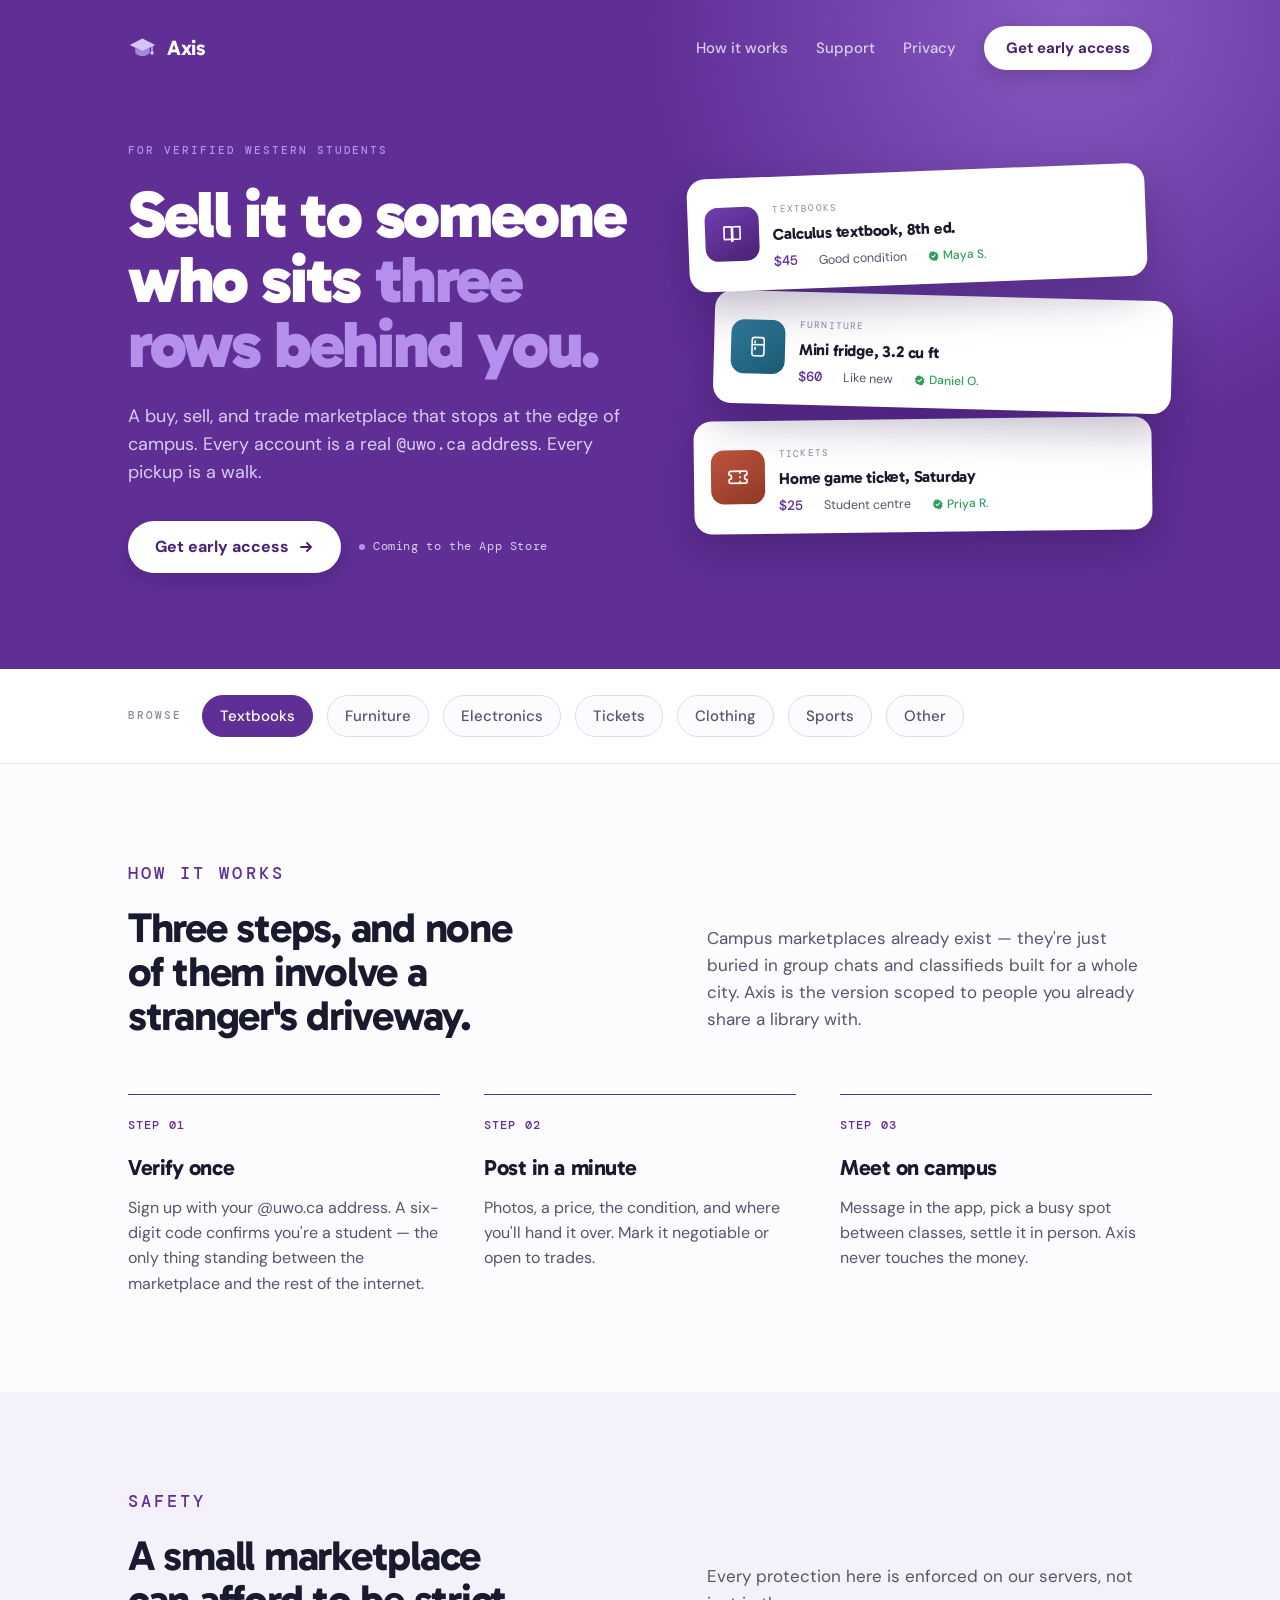
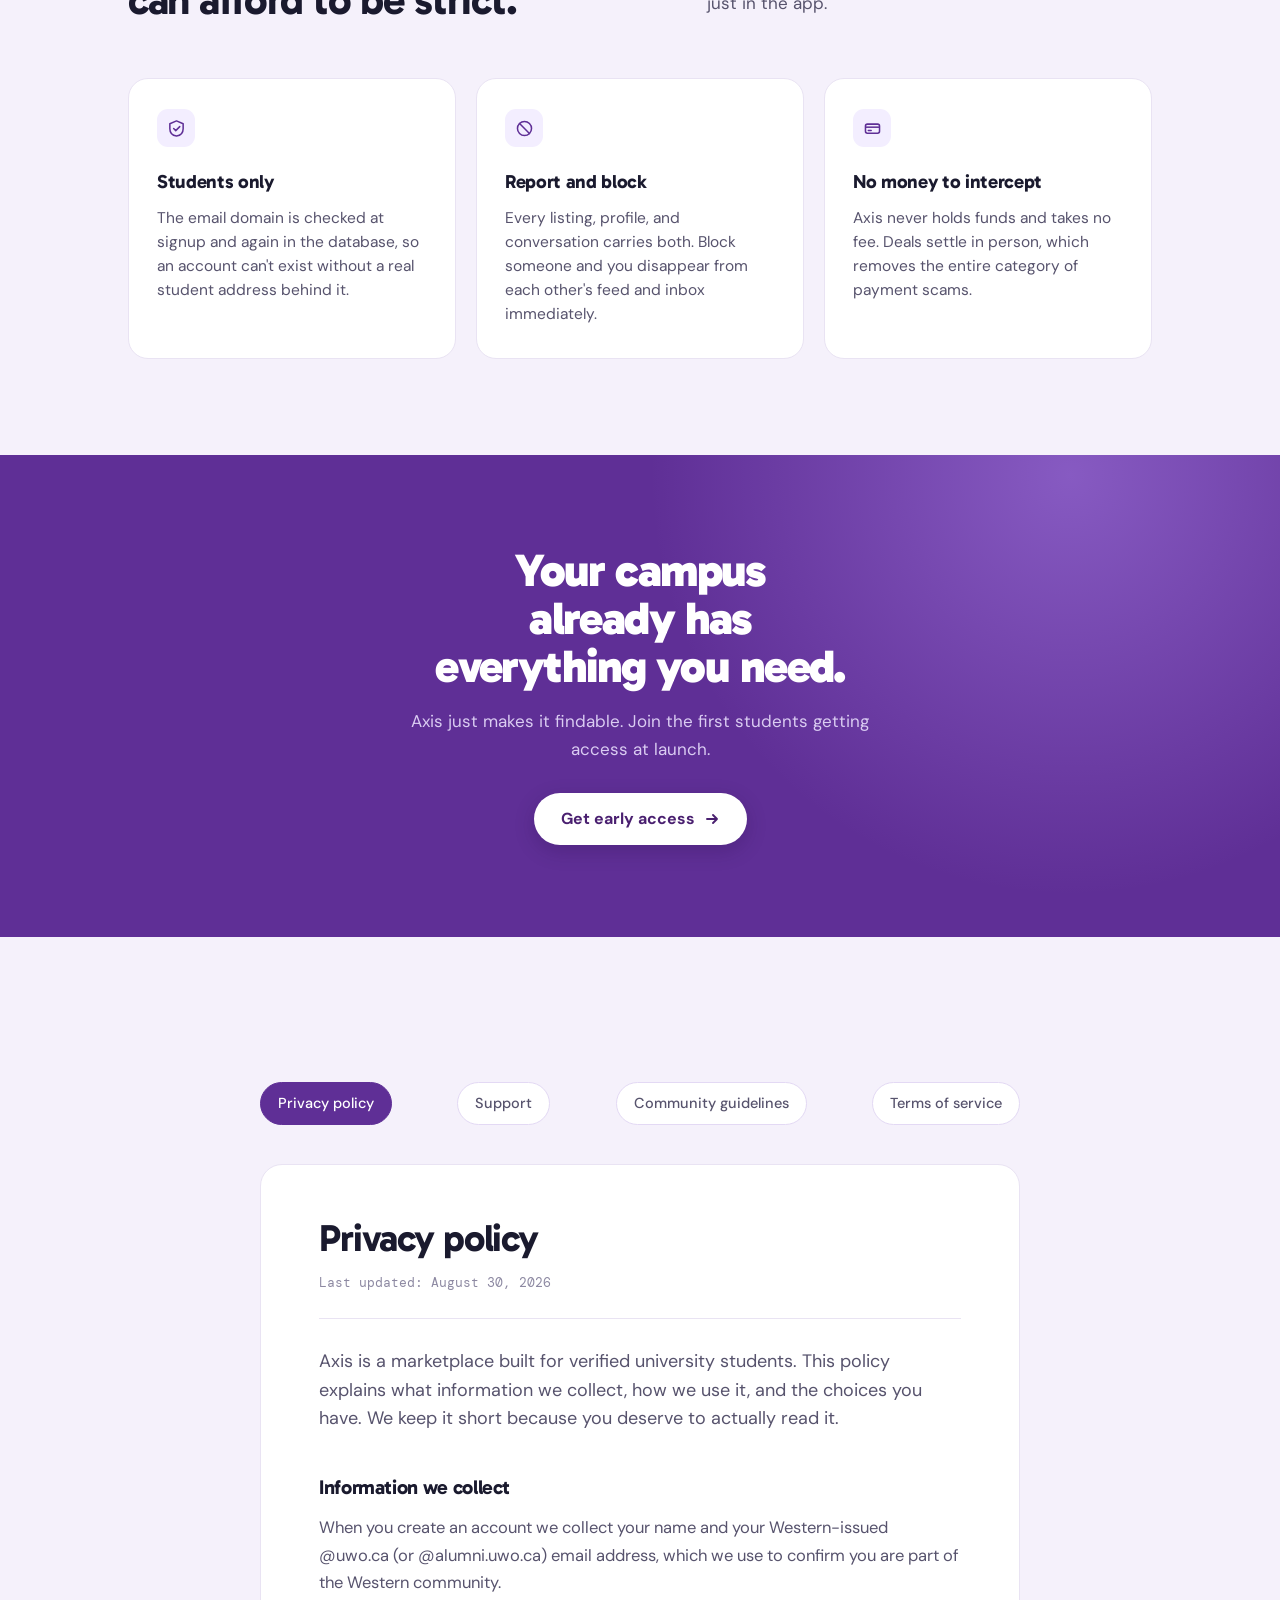
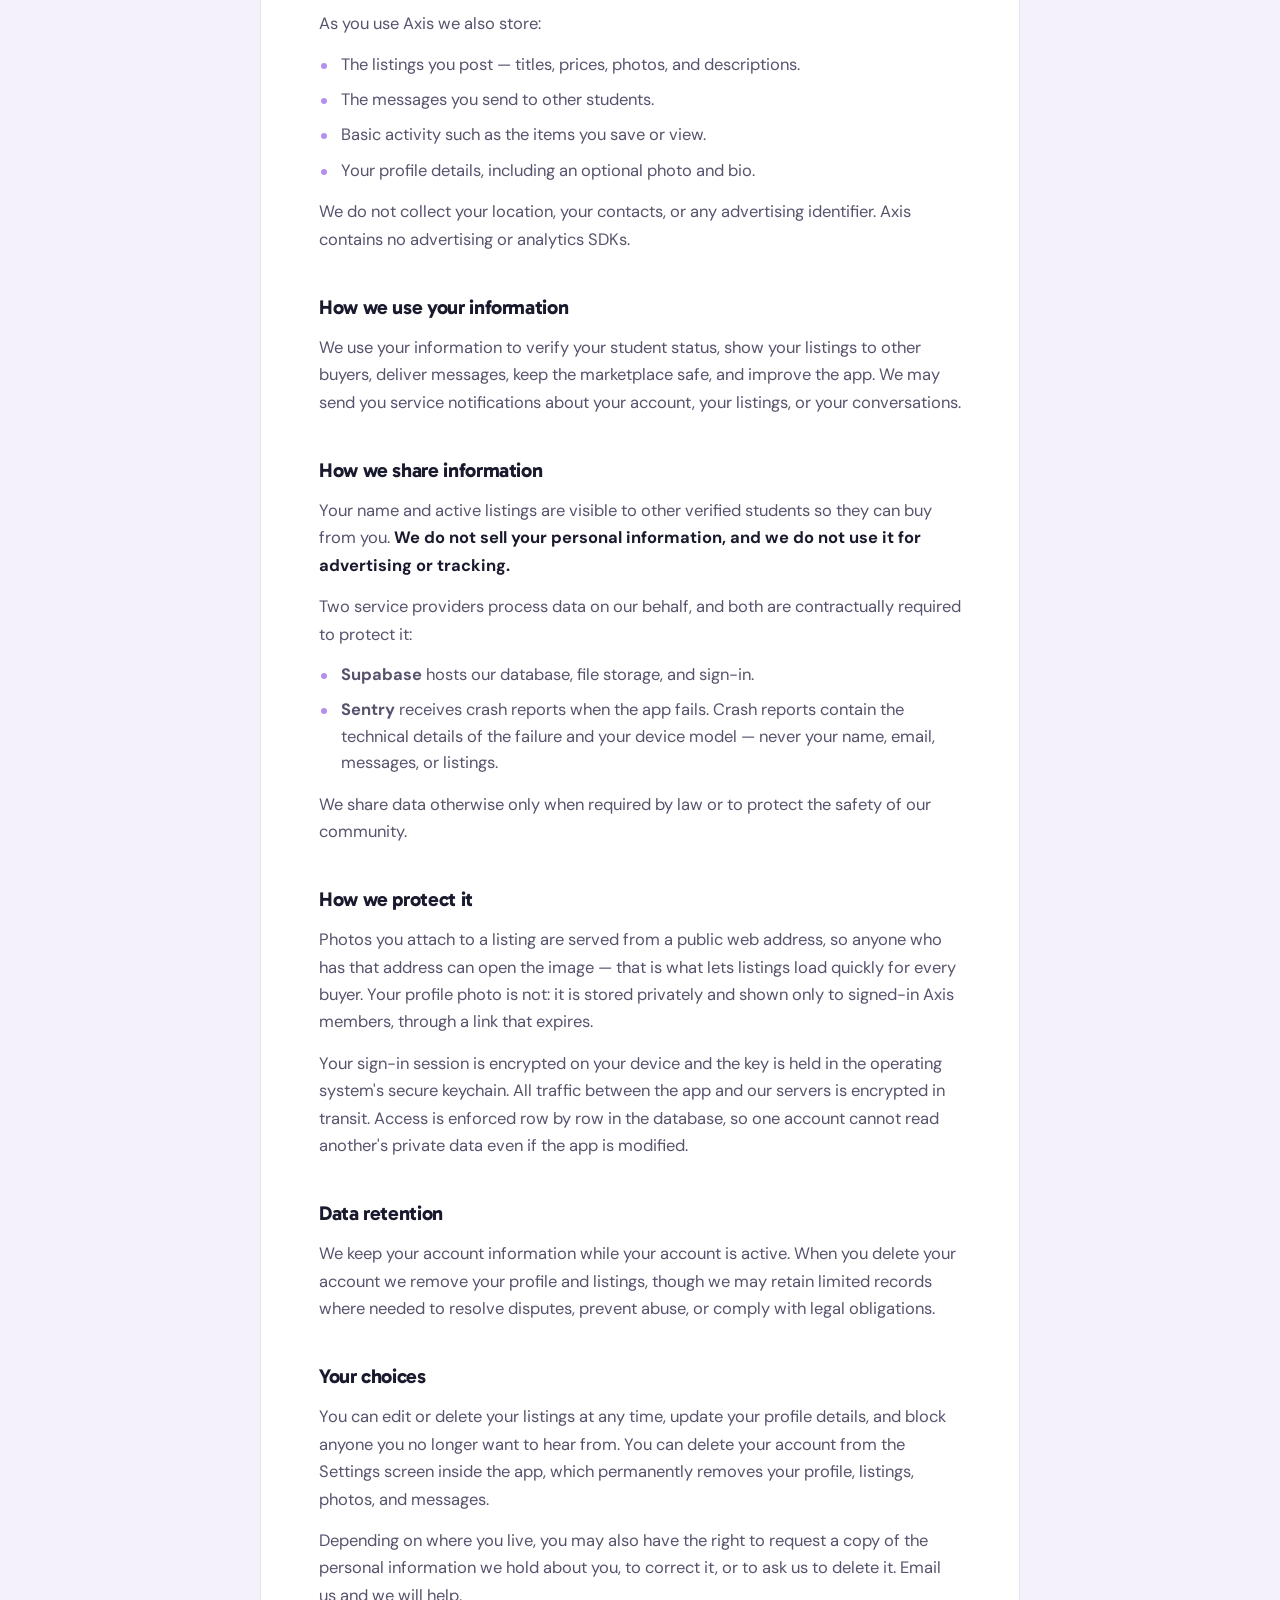
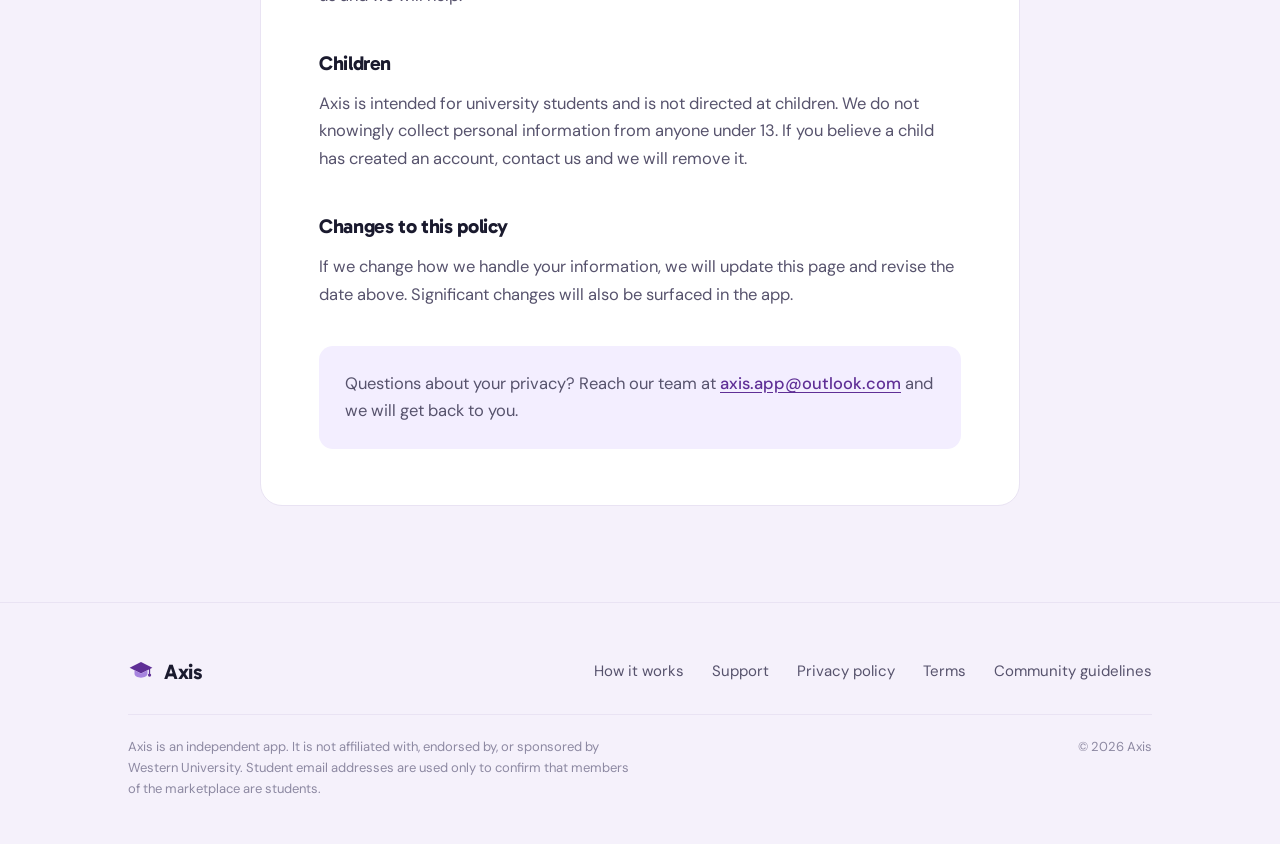
==== commit b8aa2ef7: "Tab the legal documents instead of stacking them Spacing was not the real problem. Four long documen" ====
--- a/index.html
+++ b/index.html
@@ -245,40 +245,95 @@
 @media (max-width: 760px) { .closing { padding: 68px 0; } }
 
 /* ── legal & support documents ─────────────────────────────
-   Four of these stack now: privacy, support, guidelines, terms. The generic
-   `section { padding: 96px 0 }` was written when privacy was the only one and
-   the last thing on the page, so four of them put 192px of empty ground
-   between consecutive cards — the set read as isolated islands adrift on the
-   tinted background rather than one shelf of documents.
-
-   Space stays generous INSIDE each card, where the reading happens, and is
-   tightened BETWEEN them. The first keeps its full lead-in from the section
-   rule and the last keeps its full run-out to the footer; only the joins
-   close up. */
-.policy {
+   Four long documents live here. Stacked and expanded they made the page
+   endless: reaching Terms meant scrolling past three other documents. They are
+   tabbed instead — one visible at a time, switched by the URL fragment — and
+   the tab bar is sticky, so you can change document at any scroll depth
+   without travelling back up.
+
+   NO JAVASCRIPT. The switch is :target and nothing else. That matters beyond
+   elegance: /privacy and /support are the URLs handed to App Store Connect, and
+   a reviewer following one with scripting disabled still lands on the right
+   document.
+
+   The whole mechanism sits behind @supports selector(:has(*)). Where :has() is
+   unavailable the block is skipped and all four documents render stacked —
+   the previous behaviour. Content is always in the DOM and never injected, so
+   the failure mode is "all visible", never "missing", which is the only
+   acceptable one for a compliance URL. */
+.docs { background: var(--paper-alt); }
+
+.docs-eyebrow {
+  color: var(--brand);
+  max-width: 760px;
+  margin: 0 auto 18px;
+}
+
+.doc-tabs {
+  position: sticky;
+  top: 0;
+  z-index: 5;
+  display: flex;
+  flex-wrap: wrap;
+  gap: 8px;
+  max-width: 760px;
+  margin: 0 auto 24px;
+  /* Opaque, and padded past the shell gutter, so a document scrolling underneath
+     never shows through the bar. */
   background: var(--paper-alt);
-  padding-bottom: 34px;
-  /* Jumping here from a footer link should leave the card a little air rather
-     than pinning its top edge to the very top of the viewport. */
-  scroll-margin-top: 28px;
-}
-.policy + .policy { padding-top: 0; }
-.policy:last-of-type { padding-bottom: 96px; }
-
-@media (max-width: 760px) {
-  .policy { padding-bottom: 22px; }
-  .policy:last-of-type { padding-bottom: 68px; }
-}
-
-.policy .doc {
+  padding: 14px 0 15px;
+}
+
+.doc-tabs a {
+  font-family: var(--sans);
+  font-size: 14.5px;
+  font-weight: 500;
+  padding: 9px 17px;
+  border-radius: 24px;
+  border: 1px solid var(--brand-line);
+  background: var(--card);
+  color: var(--ink-soft);
+  text-decoration: none;
+  white-space: nowrap;
+  transition: background 0.16s ease, color 0.16s ease, border-color 0.16s ease;
+}
+.doc-tabs a:hover { border-color: var(--brand-lift); color: var(--brand); }
+
+.docs .doc {
   background: var(--card);
   border: 1px solid var(--line);
   border-radius: 22px;
   padding: 54px 58px 56px;
   max-width: 760px;
   margin: 0 auto;
-}
-@media (max-width: 760px) { .policy .doc { padding: 34px 24px 40px; border-radius: 16px; } }
+  /* Clears the sticky bar when the fragment scrolls a document into view. */
+  scroll-margin-top: 82px;
+}
+
+@media (max-width: 760px) {
+  .docs .doc { padding: 34px 24px 40px; border-radius: 16px; }
+  .doc-tabs a { font-size: 13.5px; padding: 8px 14px; }
+  /* The bar wraps to two rows at this width. */
+  .docs .doc { scroll-margin-top: 124px; }
+}
+
+@supports selector(:has(*)) {
+  .docs .doc { display: none; }
+  .docs .doc:target { display: block; }
+  /* Nothing in this section targeted — a bare load, or a fragment elsewhere on
+     the page such as #top — falls back to the privacy policy. */
+  .docs:not(:has(.doc:target)) #privacy { display: block; }
+
+  .docs:has(#privacy:target)    .doc-tabs a[href="#privacy"],
+  .docs:has(#support:target)    .doc-tabs a[href="#support"],
+  .docs:has(#guidelines:target) .doc-tabs a[href="#guidelines"],
+  .docs:has(#terms:target)      .doc-tabs a[href="#terms"],
+  .docs:not(:has(.doc:target))  .doc-tabs a[href="#privacy"] {
+    background: var(--brand);
+    border-color: var(--brand);
+    color: #FFFFFF;
+  }
+}
 
 .doc h2 {
   font-family: var(--display);
@@ -343,17 +398,6 @@
 }
 .doc .contact p { margin: 0; }
 
-.to-top {
-  display: inline-flex;
-  align-items: center;
-  gap: 8px;
-  margin-top: 34px;
-  font-size: 15px;
-  font-weight: 500;
-  color: var(--ink-mute);
-  text-decoration: none;
-}
-.to-top:hover { color: var(--brand); }
 </style>
 <noscript><style>.rise { opacity: 1; transform: none; }</style></noscript>
 </head>
@@ -553,9 +597,22 @@
      Lives on the page rather than behind a modal on purpose: the URL Apple
      is given (…/#privacy) has to render the policy on load, not after a
      click. Kept last so it reads as an appendix, not part of the pitch. -->
-<section class="policy" id="privacy">
+<!-- ══════════════ LEGAL & SUPPORT ══════════════ -->
+<!-- One section, four documents, one visible at a time. The switch is the URL
+     fragment and nothing else, so /privacy and /support keep landing on the
+     right document with scripting disabled — see the @supports note in the CSS. -->
+<section class="docs" id="legal">
   <div class="shell">
-    <div class="doc rise">
+    <p class="eyebrow docs-eyebrow rise">Legal &amp; support</p>
+
+    <nav class="doc-tabs" aria-label="Legal and support documents">
+        <a href="#privacy">Privacy policy</a>
+        <a href="#support">Support</a>
+        <a href="#guidelines">Community guidelines</a>
+        <a href="#terms">Terms of service</a>
+    </nav>
+
+      <article class="doc" id="privacy">
       <h2>Privacy policy</h2>
       <p class="stamp">Last updated: August 30, 2026</p>
 
@@ -660,25 +717,9 @@
           <a href="mailto:axis.app@outlook.com">axis.app@outlook.com</a> and we will get back to you.
         </p>
       </div>
-
-      <a class="to-top" href="#top">
-        <svg width="15" height="15" viewBox="0 0 16 16" fill="none" aria-hidden="true">
-          <path d="M8 13V3M4 7l4-4 4 4" stroke="currentColor" stroke-width="1.8" stroke-linecap="round" stroke-linejoin="round"/>
-        </svg>
-        Back to top
-      </a>
-    </div>
-  </div>
-</section>
-
-
-<!-- ────────────────────────── SUPPORT ──────────────────────────
-     This is the section App Store Connect's "Support URL" must point at.
-     Apple requires an http(s) URL there — a mailto: link is not accepted.
-     ─────────────────────────────────────────────────────────────── -->
-<section class="policy" id="support">
-  <div class="shell">
-    <div class="doc rise">
+      </article>
+
+      <article class="doc" id="support">
       <h2>Support</h2>
       <p class="stamp">We reply to every message within 24 hours</p>
 
@@ -761,26 +802,9 @@
           faster answer.
         </p>
       </div>
-
-      <a class="to-top" href="#top">
-        <svg width="15" height="15" viewBox="0 0 16 16" fill="none" aria-hidden="true">
-          <path d="M8 13V3M4 7l4-4 4 4" stroke="currentColor" stroke-width="1.8" stroke-linecap="round" stroke-linejoin="round"/>
-        </svg>
-        Back to top
-      </a>
-    </div>
-  </div>
-</section>
-
-
-<!-- ─────────────────── COMMUNITY GUIDELINES ───────────────────
-     Guideline 1.2 expects a UGC app to publish the standards it enforces.
-     This mirrors CommunityGuidelinesScreen in the app, word for word where
-     it matters, so the two never drift apart.
-     ─────────────────────────────────────────────────────────────── -->
-<section class="policy" id="guidelines">
-  <div class="shell">
-    <div class="doc rise">
+      </article>
+
+      <article class="doc" id="guidelines">
       <h2>Community guidelines</h2>
       <p class="stamp">Last updated: August 30, 2026</p>
 
@@ -843,26 +867,9 @@
           <a href="mailto:axis.app@outlook.com">axis.app@outlook.com</a>.
         </p>
       </div>
-
-      <a class="to-top" href="#top">
-        <svg width="15" height="15" viewBox="0 0 16 16" fill="none" aria-hidden="true">
-          <path d="M8 13V3M4 7l4-4 4 4" stroke="currentColor" stroke-width="1.8" stroke-linecap="round" stroke-linejoin="round"/>
-        </svg>
-        Back to top
-      </a>
-    </div>
-  </div>
-</section>
-
-
-<!-- ────────────────────────── TERMS ──────────────────────────
-     Mirrors TermsOfServiceScreen in the app. Hosting it means the Terms
-     link users tick at signup points at something that also exists on the
-     open web, and it can be used as the EULA URL in App Store Connect.
-     ─────────────────────────────────────────────────────────────── -->
-<section class="policy" id="terms">
-  <div class="shell">
-    <div class="doc rise">
+      </article>
+
+      <article class="doc" id="terms">
       <h2>Terms of service</h2>
       <p class="stamp">Last updated: August 30, 2026</p>
 
@@ -927,14 +934,7 @@
           <a href="mailto:axis.app@outlook.com">axis.app@outlook.com</a>.
         </p>
       </div>
-
-      <a class="to-top" href="#top">
-        <svg width="15" height="15" viewBox="0 0 16 16" fill="none" aria-hidden="true">
-          <path d="M8 13V3M4 7l4-4 4 4" stroke="currentColor" stroke-width="1.8" stroke-linecap="round" stroke-linejoin="round"/>
-        </svg>
-        Back to top
-      </a>
-    </div>
+      </article>
   </div>
 </section>
 
